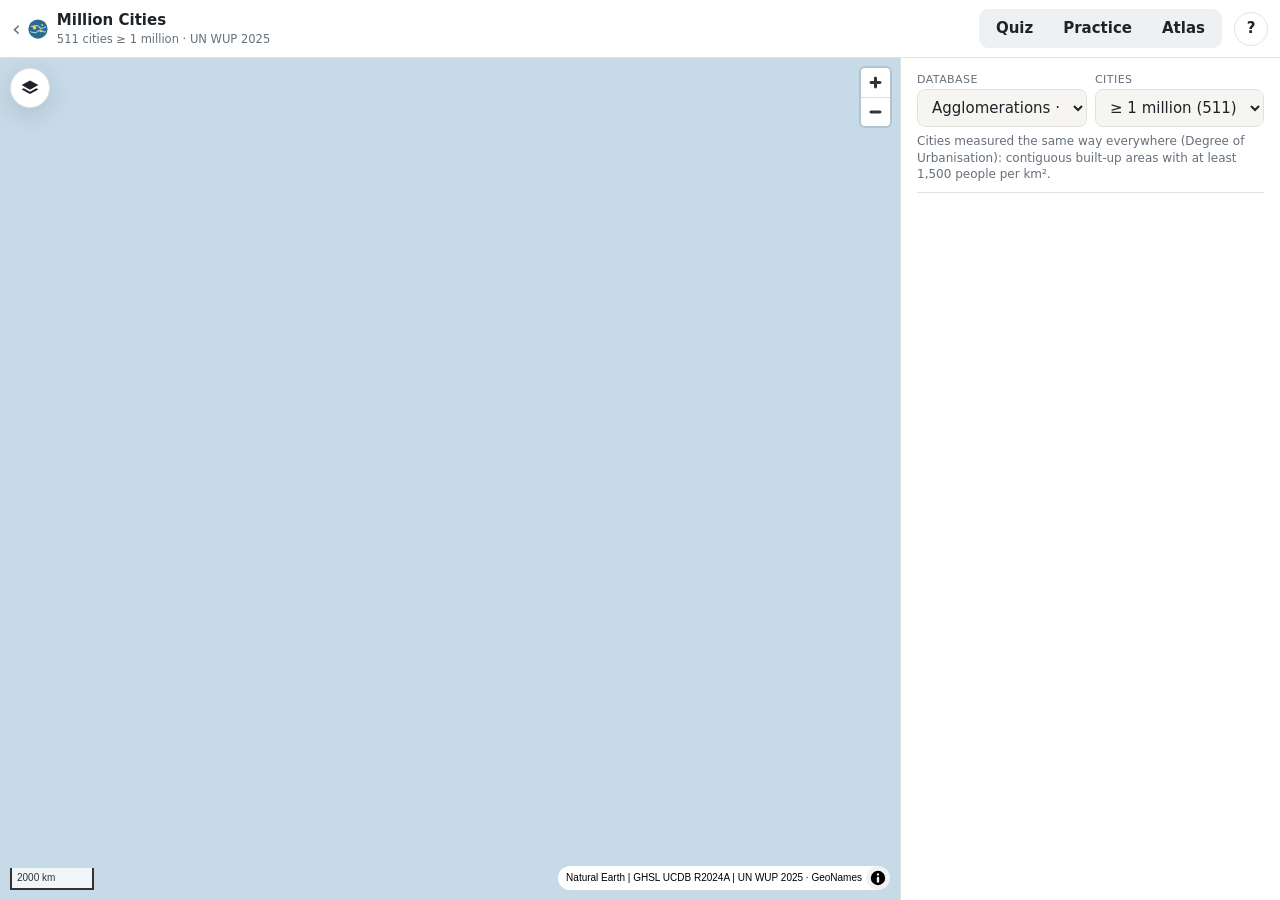
==== static/cities.html @ 125001e4 "Atlas Quiz: home page, physical features, languages and Austria quizzes - Home page with World / Sin" ====
<!doctype html>
<html lang="en">
<head>
<meta charset="utf-8">
<meta name="viewport" content="width=device-width, initial-scale=1, viewport-fit=cover">
<title>Million Cities · Atlas Quiz</title>
<link rel="icon" href="icon.svg">
<link rel="stylesheet" href="vendor/maplibre-gl.css">
<link rel="stylesheet" href="app.css">
</head>
<body>
<header class="top">
  <a class="brand" href="./" title="All quizzes">
    <span class="home" aria-hidden="true">‹</span>
    <img src="icon.svg" alt="" width="22" height="22">
    <div><b>Million Cities</b><small id="subtitle">UN WUP 2025</small></div>
  </a>
  <nav class="modes" role="tablist">
    <button data-mode="quiz" role="tab">Quiz</button>
    <button data-mode="practice" role="tab">Practice</button>
    <button data-mode="atlas" role="tab">Atlas</button>
  </nav>
  <button class="icon-btn" id="aboutBtn" title="About the data" aria-label="About the data">?</button>
</header>

<main>
  <div id="map"></div>

  <div class="layers" id="layers"></div>

  <aside class="panel" id="panel">
    <div class="grip" id="grip" aria-hidden="true"></div>
    <div class="dbbar">
      <label><span>Database</span><select id="dbSel"></select></label>
      <label><span>Cities</span><select id="minPopSel" class="minpop"></select></label>
      <div class="dbdesc" id="dbDesc"></div>
    </div>

    <!-- ============ QUIZ ============ -->
    <section class="mode" id="mode-quiz">
      <div class="row scope-row">
        <select id="quizScope" class="scope" aria-label="Which cities"></select>
      </div>
      <div class="answer">
        <input id="answer" type="text" autocomplete="off" autocapitalize="off" spellcheck="false" placeholder="Loading…" enterkeyhint="done" disabled>
        <div class="msg" id="quizMsg" aria-live="polite"></div>
      </div>
      <div id="qDetail" class="detail" hidden></div>
      <div class="score">
        <div class="big"><span id="qFound">0</span><span class="of"> / <span id="qTotal">0</span></span></div>
        <div class="meta">
          <div><span id="qPct">0</span>% of cities · <span id="qPopPct">0</span>% of people</div>
          <div class="timer" id="qTimer">0:00</div>
        </div>
      </div>
      <div class="bar"><i id="qBar"></i></div>
      <div class="row tools">
        <label class="chk"><input type="checkbox" id="hintDots"> Show dots for missing</label>
        <label class="chk"><input type="checkbox" id="flyTo"> Fly to answers</label>
        <label class="chk"><input type="checkbox" id="acceptParts"> Accept places inside an agglomeration</label>
      </div>
      <div class="row btns">
        <button id="giveUp" class="btn">Give up &amp; show missing</button>
        <button id="resetQuiz" class="btn ghost">Restart</button>
      </div>
      <h3>By region</h3>
      <div id="qRegions" class="regions"></div>
      <h3 id="qListTitle">Found</h3>
      <ol id="qList" class="clist"></ol>
    </section>

    <!-- ============ PRACTICE ============ -->
    <section class="mode" id="mode-practice">
      <div class="row scope-row">
        <select id="pracScope" class="scope" aria-label="Which cities"></select>
      </div>
      <div class="seg wide" id="pracSeg">
        <button data-v="name">Name it</button><button data-v="find">Find it</button><button data-v="bigger">Bigger?</button>
      </div>
      <div class="level">
        <button class="btn ghost" id="pEasier" title="Bigger, better-known cities">‹ Easier</button>
        <div id="pLevel"></div>
        <button class="btn ghost" id="pHarder" title="Start with smaller cities">Harder ›</button>
      </div>
      <div class="card" id="pracCard"></div>
      <div class="known">
        <div class="bar"><i id="pKnownBar"></i></div>
        <div class="small"><span id="pKnown">0</span> of <span id="pTotal">0</span> known (answered right twice in a row) · session <span id="pSession">0 / 0</span></div>
      </div>
      <p class="small dim">Cities you miss come back more often; the ones you know show up less. “Harder” skips the big cities you already know.</p>
    </section>

    <!-- ============ ATLAS ============ -->
    <section class="mode" id="mode-atlas">
      <div class="row">
        <input id="atlasSearch" type="search" placeholder="Search city, country or place…" autocomplete="off">
      </div>
      <div class="row filters">
        <select id="atlasScope" class="scope" aria-label="Filter"></select>
        <select id="atlasSort" aria-label="Sort">
          <option value="pop">By population</option>
          <option value="name">A–Z</option>
          <option value="country">By country</option>
          <option value="growth">By growth 2000–25</option>
        </select>
      </div>
      <label class="chk"><input type="checkbox" id="atlasHideNames"> Hide names on map <small>(tap a dot to reveal)</small></label>
      <div id="detail" class="detail" hidden></div>
      <div class="small dim" id="atlasCount"></div>
      <ol id="atlasList" class="clist atlas"></ol>
    </section>
  </aside>
</main>

<dialog id="about">
  <form method="dialog"><button class="icon-btn close" aria-label="Close">×</button></form>
  <h2>About the data</h2>
  <p>"Which cities have over a million people?" depends on where a city ends. The <b>Database</b> menu switches between three answers:</p>
  <ul>
    <li><b>Agglomerations · UN 2025</b> (default): the same method everywhere, explained below.</li>
    <li><b>National definitions · UN 2018</b>: the classic UN list from the <a href="https://population.un.org/wup/" target="_blank" rel="noopener">2018 revision</a>. Each country defines its cities itself, as city proper, urban agglomeration or metropolitan area (shown on each city's card). Figures are that revision's projection for 2025, and old names are shown with today's spelling.</li>
    <li><b>City proper · Wikidata</b>: the population inside the official city limits, mostly from the latest census, as recorded in <a href="https://www.wikidata.org/" target="_blank" rel="noopener">Wikidata</a> (CC0). Chinese prefecture-level cities count only their urban districts, not the rural counties. Metro areas, provinces and districts are filtered out. City limits differ hugely between countries (Chongqing 26M, Paris 2.1M), which is the classic problem with city-proper lists.</li>
  </ul>
  <p>Quiz and practice progress is kept separately for each database.</p>
  <h3>UN 2025 agglomerations</h3>
  <p>Cities and populations come from the UN <a href="https://population.un.org/wup/" target="_blank" rel="noopener">World Urbanization Prospects 2025</a> (UN DESA, Population Division), mid-2025 estimates. Since this revision every country is measured the same way, with the <i>Degree of Urbanisation</i>: a city is a contiguous block of 1 km² grid cells with at least 1,500 inhabitants per km², and at least 50,000 people in total. This makes the numbers comparable worldwide.</p>
  <p>Contiguous built-up areas are counted as one city (Tokyo includes Yokohama, Guangzhou includes Foshan and Dongguan). WUP 2025 still lists centres like <b>Shenzhen</b>, Zhongshan, Wuxi or The Hague as their own cities, even where the satellite-based GHSL database merges them into one big blob.</p>
  <p>A few names look unusual because WUP names agglomerations after a district or a neighbouring town (e.g. <i>Kasaï-Oriental</i> = Mbuji-Mayi, <i>Xiuying District</i> = Haikou). The map shows the familiar name and the quiz accepts both. Some fast-growing, very dense rural areas in India, Bangladesh and Nigeria (e.g. Hajipur, Kozhikode, Onitsha) count as cities under this method. WUP gives every estimate a plausibility rating, shown on each city's card.</p>
  <p><b>Outlines</b> (UN 2025 only) are the urban centres of the <a href="https://human-settlement.emergency.copernicus.eu/ghs_ucdb_2024.php" target="_blank" rel="noopener">GHSL Urban Centre Database R2024A</a> (European Commission, JRC). Where WUP splits one GHSL centre into several cities, the outline is divided between their centres, so it's only approximate. <b>Places inside</b> and alternative names (including German ones) come from <a href="https://www.geonames.org/" target="_blank" rel="noopener">GeoNames</a> (CC BY 4.0). Borders, rivers and lakes come from <a href="https://www.naturalearthdata.com/" target="_blank" rel="noopener">Natural Earth</a>. Terrain uses AWS Terrain Tiles (Mapzen); the physical and satellite maps are © Esri.</p>
  <p class="dim small">UN data © United Nations, CC BY 3.0 IGO. <span id="storageNote"></span></p>
</dialog>

<script type="module" src="cities.js"></script>
</body>
</html>
---- static/vendor/maplibre-gl.css ----
.maplibregl-map{font:12px/20px Helvetica Neue,Arial,Helvetica,sans-serif;overflow:hidden;position:relative;-webkit-tap-highlight-color:rgb(0 0 0/0);-webkit-touch-callout:none}.maplibregl-canvas{position:absolute;left:0;top:0}.maplibregl-map:fullscreen{width:100%;height:100%}.maplibregl-ctrl-group button.maplibregl-ctrl-compass{touch-action:none}.maplibregl-canvas-container.maplibregl-interactive,.maplibregl-ctrl-group button.maplibregl-ctrl-compass{cursor:grab;-webkit-user-select:none;-moz-user-select:none;user-select:none}.maplibregl-canvas-container.maplibregl-interactive.maplibregl-track-pointer{cursor:pointer}.maplibregl-canvas-container.maplibregl-interactive:active,.maplibregl-ctrl-group button.maplibregl-ctrl-compass:active{cursor:grabbing}.maplibregl-canvas-container.maplibregl-touch-zoom-rotate,.maplibregl-canvas-container.maplibregl-touch-zoom-rotate .maplibregl-canvas{touch-action:pan-x pan-y}.maplibregl-canvas-container.maplibregl-touch-drag-pan,.maplibregl-canvas-container.maplibregl-touch-drag-pan .maplibregl-canvas{touch-action:pinch-zoom}.maplibregl-canvas-container.maplibregl-touch-zoom-rotate.maplibregl-touch-drag-pan,.maplibregl-canvas-container.maplibregl-touch-zoom-rotate.maplibregl-touch-drag-pan .maplibregl-canvas{touch-action:none}.maplibregl-canvas-container.maplibregl-touch-drag-pan.maplibregl-cooperative-gestures,.maplibregl-canvas-container.maplibregl-touch-drag-pan.maplibregl-cooperative-gestures .maplibregl-canvas{touch-action:pan-x pan-y}.maplibregl-ctrl-bottom-left,.maplibregl-ctrl-bottom-right,.maplibregl-ctrl-top-left,.maplibregl-ctrl-top-right{position:absolute;pointer-events:none;z-index:2}.maplibregl-ctrl-top-left{top:0;left:0}.maplibregl-ctrl-top-right{top:0;right:0}.maplibregl-ctrl-bottom-left{bottom:0;left:0}.maplibregl-ctrl-bottom-right{right:0;bottom:0}.maplibregl-ctrl{clear:both;pointer-events:auto;transform:translate(0)}.maplibregl-ctrl-top-left .maplibregl-ctrl{margin:10px 0 0 10px;float:left}.maplibregl-ctrl-top-right .maplibregl-ctrl{margin:10px 10px 0 0;float:right}.maplibregl-ctrl-bottom-left .maplibregl-ctrl{margin:0 0 10px 10px;float:left}.maplibregl-ctrl-bottom-right .maplibregl-ctrl{margin:0 10px 10px 0;float:right}.maplibregl-ctrl-group{border-radius:4px;background:#fff}.maplibregl-ctrl-group:not(:empty){box-shadow:0 0 0 2px rgba(0,0,0,.1)}.maplibregl-ctrl-group button{width:29px;height:29px;display:block;padding:0;outline:none;border:0;box-sizing:border-box;background-color:transparent;cursor:pointer}.maplibregl-ctrl button{-webkit-user-select:none;-moz-user-select:none;user-select:none}.maplibregl-ctrl-group button+button{border-top:1px solid #ddd}.maplibregl-ctrl button .maplibregl-ctrl-icon{display:block;width:100%;height:100%;background-repeat:no-repeat;background-position:50%}@media(forced-colors:active){.maplibregl-ctrl-group:not(:empty){box-shadow:0 0 0 2px ButtonText}.maplibregl-ctrl-icon{background-color:transparent}.maplibregl-ctrl-group button+button{border-top:1px solid buttontext}}.maplibregl-ctrl button::-moz-focus-inner{border:0;padding:0}.maplibregl-ctrl-attrib-button:focus,.maplibregl-ctrl-group button:focus{box-shadow:0 0 2px 2px #0096ff}.maplibregl-ctrl button:disabled{cursor:not-allowed}.maplibregl-ctrl button:disabled .maplibregl-ctrl-icon{opacity:.25}@media(hover:hover){.maplibregl-ctrl button:not(:disabled):hover{background-color:rgba(0,0,0,.05)}}.maplibregl-ctrl button:not(:disabled):active{background-color:rgba(0,0,0,.05)}.maplibregl-ctrl-group button:focus:focus-visible{box-shadow:0 0 2px 2px #0096ff}.maplibregl-ctrl-group button:focus:not(:focus-visible){box-shadow:none}.maplibregl-ctrl-group button:focus:first-child{border-radius:4px 4px 0 0}.maplibregl-ctrl-group button:focus:last-child{border-radius:0 0 4px 4px}.maplibregl-ctrl-group button:focus:only-child{border-radius:inherit}.maplibregl-ctrl button.maplibregl-ctrl-zoom-out .maplibregl-ctrl-icon{background-image:url("data:image/svg+xml;charset=utf-8,%3Csvg xmlns='http://www.w3.org/2000/svg' width='29' height='29' viewBox='0 0 29 29' fill='%23333'%3E %3Cpath d='M10 13c-.75 0-1.5.75-1.5 1.5S9.25 16 10 16h9c.75 0 1.5-.75 1.5-1.5S19.75 13 19 13z'/%3E %3C/svg%3E")}.maplibregl-ctrl button.maplibregl-ctrl-zoom-in .maplibregl-ctrl-icon{background-image:url("data:image/svg+xml;charset=utf-8,%3Csvg xmlns='http://www.w3.org/2000/svg' width='29' height='29' viewBox='0 0 29 29' fill='%23333'%3E %3Cpath d='M14.5 8.5c-.75 0-1.5.75-1.5 1.5v3h-3c-.75 0-1.5.75-1.5 1.5S9.25 16 10 16h3v3c0 .75.75 1.5 1.5 1.5S16 19.75 16 19v-3h3c.75 0 1.5-.75 1.5-1.5S19.75 13 19 13h-3v-3c0-.75-.75-1.5-1.5-1.5'/%3E %3C/svg%3E")}@media(forced-colors:active){.maplibregl-ctrl button.maplibregl-ctrl-zoom-out .maplibregl-ctrl-icon{background-image:url("data:image/svg+xml;charset=utf-8,%3Csvg xmlns='http://www.w3.org/2000/svg' width='29' height='29' viewBox='0 0 29 29' fill='%23fff'%3E %3Cpath d='M10 13c-.75 0-1.5.75-1.5 1.5S9.25 16 10 16h9c.75 0 1.5-.75 1.5-1.5S19.75 13 19 13z'/%3E %3C/svg%3E")}.maplibregl-ctrl button.maplibregl-ctrl-zoom-in .maplibregl-ctrl-icon{background-image:url("data:image/svg+xml;charset=utf-8,%3Csvg xmlns='http://www.w3.org/2000/svg' width='29' height='29' viewBox='0 0 29 29' fill='%23fff'%3E %3Cpath d='M14.5 8.5c-.75 0-1.5.75-1.5 1.5v3h-3c-.75 0-1.5.75-1.5 1.5S9.25 16 10 16h3v3c0 .75.75 1.5 1.5 1.5S16 19.75 16 19v-3h3c.75 0 1.5-.75 1.5-1.5S19.75 13 19 13h-3v-3c0-.75-.75-1.5-1.5-1.5'/%3E %3C/svg%3E")}}@media(forced-colors:active) and (prefers-color-scheme:light){.maplibregl-ctrl button.maplibregl-ctrl-zoom-out .maplibregl-ctrl-icon{background-image:url("data:image/svg+xml;charset=utf-8,%3Csvg xmlns='http://www.w3.org/2000/svg' width='29' height='29' viewBox='0 0 29 29' fill='%23000'%3E %3Cpath d='M10 13c-.75 0-1.5.75-1.5 1.5S9.25 16 10 16h9c.75 0 1.5-.75 1.5-1.5S19.75 13 19 13z'/%3E %3C/svg%3E")}.maplibregl-ctrl button.maplibregl-ctrl-zoom-in .maplibregl-ctrl-icon{background-image:url("data:image/svg+xml;charset=utf-8,%3Csvg xmlns='http://www.w3.org/2000/svg' width='29' height='29' viewBox='0 0 29 29' fill='%23000'%3E %3Cpath d='M14.5 8.5c-.75 0-1.5.75-1.5 1.5v3h-3c-.75 0-1.5.75-1.5 1.5S9.25 16 10 16h3v3c0 .75.75 1.5 1.5 1.5S16 19.75 16 19v-3h3c.75 0 1.5-.75 1.5-1.5S19.75 13 19 13h-3v-3c0-.75-.75-1.5-1.5-1.5'/%3E %3C/svg%3E")}}.maplibregl-ctrl button.maplibregl-ctrl-fullscreen .maplibregl-ctrl-icon{background-image:url("data:image/svg+xml;charset=utf-8,%3Csvg xmlns='http://www.w3.org/2000/svg' width='29' height='29' viewBox='0 0 29 29' fill='%23333'%3E %3Cpath d='M24 16v5.5c0 1.75-.75 2.5-2.5 2.5H16v-1l3-1.5-4-5.5 1-1 5.5 4 1.5-3zM6 16l1.5 3 5.5-4 1 1-4 5.5 3 1.5v1H7.5C5.75 24 5 23.25 5 21.5V16zm7-11v1l-3 1.5 4 5.5-1 1-5.5-4L6 13H5V7.5C5 5.75 5.75 5 7.5 5zm11 2.5c0-1.75-.75-2.5-2.5-2.5H16v1l3 1.5-4 5.5 1 1 5.5-4 1.5 3h1z'/%3E %3C/svg%3E")}.maplibregl-ctrl button.maplibregl-ctrl-shrink .maplibregl-ctrl-icon{background-image:url("data:image/svg+xml;charset=utf-8,%3Csvg xmlns='http://www.w3.org/2000/svg' width='29' height='29' viewBox='0 0 29 29'%3E %3Cpath d='M18.5 16c-1.75 0-2.5.75-2.5 2.5V24h1l1.5-3 5.5 4 1-1-4-5.5 3-1.5v-1zM13 18.5c0-1.75-.75-2.5-2.5-2.5H5v1l3 1.5L4 24l1 1 5.5-4 1.5 3h1zm3-8c0 1.75.75 2.5 2.5 2.5H24v-1l-3-1.5L25 5l-1-1-5.5 4L17 5h-1zM10.5 13c1.75 0 2.5-.75 2.5-2.5V5h-1l-1.5 3L5 4 4 5l4 5.5L5 12v1z'/%3E %3C/svg%3E")}@media(forced-colors:active){.maplibregl-ctrl button.maplibregl-ctrl-fullscreen .maplibregl-ctrl-icon{background-image:url("data:image/svg+xml;charset=utf-8,%3Csvg xmlns='http://www.w3.org/2000/svg' width='29' height='29' viewBox='0 0 29 29' fill='%23fff'%3E %3Cpath d='M24 16v5.5c0 1.75-.75 2.5-2.5 2.5H16v-1l3-1.5-4-5.5 1-1 5.5 4 1.5-3zM6 16l1.5 3 5.5-4 1 1-4 5.5 3 1.5v1H7.5C5.75 24 5 23.25 5 21.5V16zm7-11v1l-3 1.5 4 5.5-1 1-5.5-4L6 13H5V7.5C5 5.75 5.75 5 7.5 5zm11 2.5c0-1.75-.75-2.5-2.5-2.5H16v1l3 1.5-4 5.5 1 1 5.5-4 1.5 3h1z'/%3E %3C/svg%3E")}.maplibregl-ctrl button.maplibregl-ctrl-shrink .maplibregl-ctrl-icon{background-image:url("data:image/svg+xml;charset=utf-8,%3Csvg xmlns='http://www.w3.org/2000/svg' width='29' height='29' viewBox='0 0 29 29' fill='%23fff'%3E %3Cpath d='M18.5 16c-1.75 0-2.5.75-2.5 2.5V24h1l1.5-3 5.5 4 1-1-4-5.5 3-1.5v-1zM13 18.5c0-1.75-.75-2.5-2.5-2.5H5v1l3 1.5L4 24l1 1 5.5-4 1.5 3h1zm3-8c0 1.75.75 2.5 2.5 2.5H24v-1l-3-1.5L25 5l-1-1-5.5 4L17 5h-1zM10.5 13c1.75 0 2.5-.75 2.5-2.5V5h-1l-1.5 3L5 4 4 5l4 5.5L5 12v1z'/%3E %3C/svg%3E")}}@media(forced-colors:active) and (prefers-color-scheme:light){.maplibregl-ctrl button.maplibregl-ctrl-fullscreen .maplibregl-ctrl-icon{background-image:url("data:image/svg+xml;charset=utf-8,%3Csvg xmlns='http://www.w3.org/2000/svg' width='29' height='29' viewBox='0 0 29 29' fill='%23000'%3E %3Cpath d='M24 16v5.5c0 1.75-.75 2.5-2.5 2.5H16v-1l3-1.5-4-5.5 1-1 5.5 4 1.5-3zM6 16l1.5 3 5.5-4 1 1-4 5.5 3 1.5v1H7.5C5.75 24 5 23.25 5 21.5V16zm7-11v1l-3 1.5 4 5.5-1 1-5.5-4L6 13H5V7.5C5 5.75 5.75 5 7.5 5zm11 2.5c0-1.75-.75-2.5-2.5-2.5H16v1l3 1.5-4 5.5 1 1 5.5-4 1.5 3h1z'/%3E %3C/svg%3E")}.maplibregl-ctrl button.maplibregl-ctrl-shrink .maplibregl-ctrl-icon{background-image:url("data:image/svg+xml;charset=utf-8,%3Csvg xmlns='http://www.w3.org/2000/svg' width='29' height='29' viewBox='0 0 29 29' fill='%23000'%3E %3Cpath d='M18.5 16c-1.75 0-2.5.75-2.5 2.5V24h1l1.5-3 5.5 4 1-1-4-5.5 3-1.5v-1zM13 18.5c0-1.75-.75-2.5-2.5-2.5H5v1l3 1.5L4 24l1 1 5.5-4 1.5 3h1zm3-8c0 1.75.75 2.5 2.5 2.5H24v-1l-3-1.5L25 5l-1-1-5.5 4L17 5h-1zM10.5 13c1.75 0 2.5-.75 2.5-2.5V5h-1l-1.5 3L5 4 4 5l4 5.5L5 12v1z'/%3E %3C/svg%3E")}}.maplibregl-ctrl button.maplibregl-ctrl-compass .maplibregl-ctrl-icon{background-image:url("data:image/svg+xml;charset=utf-8,%3Csvg xmlns='http://www.w3.org/2000/svg' width='29' height='29' viewBox='0 0 29 29' fill='%23333'%3E %3Cpath d='m10.5 14 4-8 4 8z'/%3E %3Cpath fill='%23ccc' d='m10.5 16 4 8 4-8z'/%3E %3C/svg%3E")}@media(forced-colors:active){.maplibregl-ctrl button.maplibregl-ctrl-compass .maplibregl-ctrl-icon{background-image:url("data:image/svg+xml;charset=utf-8,%3Csvg xmlns='http://www.w3.org/2000/svg' width='29' height='29' viewBox='0 0 29 29' fill='%23fff'%3E %3Cpath d='m10.5 14 4-8 4 8z'/%3E %3Cpath fill='%23ccc' d='m10.5 16 4 8 4-8z'/%3E %3C/svg%3E")}}@media(forced-colors:active) and (prefers-color-scheme:light){.maplibregl-ctrl button.maplibregl-ctrl-compass .maplibregl-ctrl-icon{background-image:url("data:image/svg+xml;charset=utf-8,%3Csvg xmlns='http://www.w3.org/2000/svg' width='29' height='29' viewBox='0 0 29 29' fill='%23000'%3E %3Cpath d='m10.5 14 4-8 4 8z'/%3E %3Cpath fill='%23ccc' d='m10.5 16 4 8 4-8z'/%3E %3C/svg%3E")}}.maplibregl-ctrl button.maplibregl-ctrl-globe .maplibregl-ctrl-icon{background-image:url("data:image/svg+xml;charset=utf-8,%3Csvg xmlns='http://www.w3.org/2000/svg' width='22' height='22' fill='none' viewBox='0 0 22 22' stroke='%23333'%3E %3Ccircle cx='11' cy='11' r='8.5'/%3E %3Cpath d='M17.5 11c0 4.819-3.02 8.5-6.5 8.5S4.5 15.819 4.5 11 7.52 2.5 11 2.5s6.5 3.681 6.5 8.5Z'/%3E %3Cpath d='M13.5 11c0 2.447-.331 4.64-.853 6.206-.262.785-.562 1.384-.872 1.777-.314.399-.58.517-.775.517-.195 0-.461-.118-.775-.517-.31-.393-.61-.992-.872-1.777C8.831 15.64 8.5 13.446 8.5 11c0-2.447.331-4.64.853-6.206.262-.785.562-1.384.872-1.777.314-.399.58-.517.775-.517.195 0 .461.118.775.517.31.393.61.992.872 1.777.522 1.565.853 3.76.853 6.206Z'/%3E %3Cpath d='M11 7.5c-1.909 0-3.622-.166-4.845-.428-.616-.132-1.08-.283-1.379-.434a1.333 1.333 0 0 1-.224-.138c.047-.038.12-.085.224-.138.299-.151.763-.302 1.379-.434C7.378 5.666 9.091 5.5 11 5.5c1.909 0 3.622.166 4.845.428.616.132 1.08.283 1.379.434.105.053.177.1.224.138-.047.038-.12.085-.224.138-.299.151-.763.302-1.379.434-1.223.262-2.936.428-4.845.428ZM4.486 6.436ZM11 16.5c-1.909 0-3.622-.166-4.845-.428-.616-.132-1.08-.283-1.379-.434a1.33 1.33 0 0 1-.224-.138 1.33 1.33 0 0 1 .224-.138c.299-.151.763-.302 1.379-.434C7.378 14.666 9.091 14.5 11 14.5c1.909 0 3.622.166 4.845.428.616.132 1.08.283 1.379.434.105.053.177.1.224.138a1.33 1.33 0 0 1-.224.138c-.299.151-.763.302-1.379.434-1.223.262-2.936.428-4.845.428Zm-6.514-1.064ZM11 12.5c-2.46 0-4.672-.222-6.255-.574-.796-.177-1.406-.38-1.805-.59a1.465 1.465 0 0 1-.39-.272.293.293 0 0 1-.047-.064.293.293 0 0 1 .048-.064c.066-.073.189-.167.389-.272.399-.21 1.009-.413 1.805-.59C6.328 9.722 8.54 9.5 11 9.5s4.672.222 6.256.574c.795.177 1.405.38 1.804.59.2.105.323.2.39.272a.33.33 0 0 1 .047.064.293.293 0 0 1-.048.064 1.435 1.435 0 0 1-.389.272c-.399.21-1.009.413-1.804.59-1.584.352-3.796.574-6.256.574Zm-8.501-1.51v.002-.002Zm0 .018v.002-.002Zm17.002.002v-.002.002Zm0-.018v-.002.002Z'/%3E %3C/svg%3E")}.maplibregl-ctrl button.maplibregl-ctrl-globe-enabled .maplibregl-ctrl-icon{background-image:url("data:image/svg+xml;charset=utf-8,%3Csvg xmlns='http://www.w3.org/2000/svg' width='22' height='22' fill='none' viewBox='0 0 22 22' stroke='%2333b5e5'%3E %3Ccircle cx='11' cy='11' r='8.5'/%3E %3Cpath d='M17.5 11c0 4.819-3.02 8.5-6.5 8.5S4.5 15.819 4.5 11 7.52 2.5 11 2.5s6.5 3.681 6.5 8.5Z'/%3E %3Cpath d='M13.5 11c0 2.447-.331 4.64-.853 6.206-.262.785-.562 1.384-.872 1.777-.314.399-.58.517-.775.517-.195 0-.461-.118-.775-.517-.31-.393-.61-.992-.872-1.777C8.831 15.64 8.5 13.446 8.5 11c0-2.447.331-4.64.853-6.206.262-.785.562-1.384.872-1.777.314-.399.58-.517.775-.517.195 0 .461.118.775.517.31.393.61.992.872 1.777.522 1.565.853 3.76.853 6.206Z'/%3E %3Cpath d='M11 7.5c-1.909 0-3.622-.166-4.845-.428-.616-.132-1.08-.283-1.379-.434a1.333 1.333 0 0 1-.224-.138c.047-.038.12-.085.224-.138.299-.151.763-.302 1.379-.434C7.378 5.666 9.091 5.5 11 5.5c1.909 0 3.622.166 4.845.428.616.132 1.08.283 1.379.434.105.053.177.1.224.138-.047.038-.12.085-.224.138-.299.151-.763.302-1.379.434-1.223.262-2.936.428-4.845.428ZM4.486 6.436ZM11 16.5c-1.909 0-3.622-.166-4.845-.428-.616-.132-1.08-.283-1.379-.434a1.33 1.33 0 0 1-.224-.138 1.33 1.33 0 0 1 .224-.138c.299-.151.763-.302 1.379-.434C7.378 14.666 9.091 14.5 11 14.5c1.909 0 3.622.166 4.845.428.616.132 1.08.283 1.379.434.105.053.177.1.224.138a1.33 1.33 0 0 1-.224.138c-.299.151-.763.302-1.379.434-1.223.262-2.936.428-4.845.428Zm-6.514-1.064ZM11 12.5c-2.46 0-4.672-.222-6.255-.574-.796-.177-1.406-.38-1.805-.59a1.465 1.465 0 0 1-.39-.272.293.293 0 0 1-.047-.064.293.293 0 0 1 .048-.064c.066-.073.189-.167.389-.272.399-.21 1.009-.413 1.805-.59C6.328 9.722 8.54 9.5 11 9.5s4.672.222 6.256.574c.795.177 1.405.38 1.804.59.2.105.323.2.39.272a.33.33 0 0 1 .047.064.293.293 0 0 1-.048.064 1.435 1.435 0 0 1-.389.272c-.399.21-1.009.413-1.804.59-1.584.352-3.796.574-6.256.574Zm-8.501-1.51v.002-.002Zm0 .018v.002-.002Zm17.002.002v-.002.002Zm0-.018v-.002.002Z'/%3E %3C/svg%3E")}.maplibregl-ctrl button.maplibregl-ctrl-terrain .maplibregl-ctrl-icon{background-image:url("data:image/svg+xml;charset=utf-8,%3Csvg xmlns='http://www.w3.org/2000/svg' width='22' height='22' viewBox='0 0 22 22' fill='%23333'%3E %3Cpath d='m1.754 13.406 4.453-4.851 3.09 3.09 3.281 3.277.969-.969-3.309-3.312 3.844-4.121 6.148 6.886h1.082v-.855l-7.207-8.07-4.84 5.187L6.169 6.57l-5.48 5.965v.871ZM.688 16.844h20.625v1.375H.688Zm0 0'/%3E %3C/svg%3E")}.maplibregl-ctrl button.maplibregl-ctrl-terrain-enabled .maplibregl-ctrl-icon{background-image:url("data:image/svg+xml;charset=utf-8,%3Csvg xmlns='http://www.w3.org/2000/svg' width='22' height='22' viewBox='0 0 22 22' fill='%2333b5e5'%3E %3Cpath d='m1.754 13.406 4.453-4.851 3.09 3.09 3.281 3.277.969-.969-3.309-3.312 3.844-4.121 6.148 6.886h1.082v-.855l-7.207-8.07-4.84 5.187L6.169 6.57l-5.48 5.965v.871ZM.688 16.844h20.625v1.375H.688Zm0 0'/%3E %3C/svg%3E")}.maplibregl-ctrl button.maplibregl-ctrl-geolocate .maplibregl-ctrl-icon{background-image:url("data:image/svg+xml;charset=utf-8,%3Csvg xmlns='http://www.w3.org/2000/svg' width='29' height='29' viewBox='0 0 20 20' fill='%23333'%3E %3Cpath d='M10 4C9 4 9 5 9 5v.1A5 5 0 0 0 5.1 9H5s-1 0-1 1 1 1 1 1h.1A5 5 0 0 0 9 14.9v.1s0 1 1 1 1-1 1-1v-.1a5 5 0 0 0 3.9-3.9h.1s1 0 1-1-1-1-1-1h-.1A5 5 0 0 0 11 5.1V5s0-1-1-1m0 2.5a3.5 3.5 0 1 1 0 7 3.5 3.5 0 1 1 0-7'/%3E %3Ccircle id='dot' cx='10' cy='10' r='2'/%3E %3Cpath id='stroke' d='m14 5 1 1-9 9-1-1z' display='none'/%3E %3C/svg%3E")}.maplibregl-ctrl button.maplibregl-ctrl-geolocate:disabled .maplibregl-ctrl-icon{background-image:url("data:image/svg+xml;charset=utf-8,%3Csvg xmlns='http://www.w3.org/2000/svg' width='29' height='29' viewBox='0 0 20 20' fill='%23aaa'%3E %3Cpath d='M10 4C9 4 9 5 9 5v.1A5 5 0 0 0 5.1 9H5s-1 0-1 1 1 1 1 1h.1A5 5 0 0 0 9 14.9v.1s0 1 1 1 1-1 1-1v-.1a5 5 0 0 0 3.9-3.9h.1s1 0 1-1-1-1-1-1h-.1A5 5 0 0 0 11 5.1V5s0-1-1-1m0 2.5a3.5 3.5 0 1 1 0 7 3.5 3.5 0 1 1 0-7'/%3E %3Ccircle id='dot' cx='10' cy='10' r='2'/%3E %3Cpath id='stroke' d='m14 5 1 1-9 9-1-1z' fill='%23f00'/%3E %3C/svg%3E")}.maplibregl-ctrl button.maplibregl-ctrl-geolocate.maplibregl-ctrl-geolocate-active .maplibregl-ctrl-icon{background-image:url("data:image/svg+xml;charset=utf-8,%3Csvg xmlns='http://www.w3.org/2000/svg' width='29' height='29' viewBox='0 0 20 20' fill='%2333b5e5'%3E %3Cpath d='M10 4C9 4 9 5 9 5v.1A5 5 0 0 0 5.1 9H5s-1 0-1 1 1 1 1 1h.1A5 5 0 0 0 9 14.9v.1s0 1 1 1 1-1 1-1v-.1a5 5 0 0 0 3.9-3.9h.1s1 0 1-1-1-1-1-1h-.1A5 5 0 0 0 11 5.1V5s0-1-1-1m0 2.5a3.5 3.5 0 1 1 0 7 3.5 3.5 0 1 1 0-7'/%3E %3Ccircle id='dot' cx='10' cy='10' r='2'/%3E %3Cpath id='stroke' d='m14 5 1 1-9 9-1-1z' display='none'/%3E %3C/svg%3E")}.maplibregl-ctrl button.maplibregl-ctrl-geolocate.maplibregl-ctrl-geolocate-active-error .maplibregl-ctrl-icon{background-image:url("data:image/svg+xml;charset=utf-8,%3Csvg xmlns='http://www.w3.org/2000/svg' width='29' height='29' viewBox='0 0 20 20' fill='%23e58978'%3E %3Cpath d='M10 4C9 4 9 5 9 5v.1A5 5 0 0 0 5.1 9H5s-1 0-1 1 1 1 1 1h.1A5 5 0 0 0 9 14.9v.1s0 1 1 1 1-1 1-1v-.1a5 5 0 0 0 3.9-3.9h.1s1 0 1-1-1-1-1-1h-.1A5 5 0 0 0 11 5.1V5s0-1-1-1m0 2.5a3.5 3.5 0 1 1 0 7 3.5 3.5 0 1 1 0-7'/%3E %3Ccircle id='dot' cx='10' cy='10' r='2'/%3E %3Cpath id='stroke' d='m14 5 1 1-9 9-1-1z' display='none'/%3E %3C/svg%3E")}.maplibregl-ctrl button.maplibregl-ctrl-geolocate.maplibregl-ctrl-geolocate-background .maplibregl-ctrl-icon{background-image:url("data:image/svg+xml;charset=utf-8,%3Csvg xmlns='http://www.w3.org/2000/svg' width='29' height='29' viewBox='0 0 20 20' fill='%2333b5e5'%3E %3Cpath d='M10 4C9 4 9 5 9 5v.1A5 5 0 0 0 5.1 9H5s-1 0-1 1 1 1 1 1h.1A5 5 0 0 0 9 14.9v.1s0 1 1 1 1-1 1-1v-.1a5 5 0 0 0 3.9-3.9h.1s1 0 1-1-1-1-1-1h-.1A5 5 0 0 0 11 5.1V5s0-1-1-1m0 2.5a3.5 3.5 0 1 1 0 7 3.5 3.5 0 1 1 0-7'/%3E %3Ccircle id='dot' cx='10' cy='10' r='2' display='none'/%3E %3Cpath id='stroke' d='m14 5 1 1-9 9-1-1z' display='none'/%3E %3C/svg%3E")}.maplibregl-ctrl button.maplibregl-ctrl-geolocate.maplibregl-ctrl-geolocate-background-error .maplibregl-ctrl-icon{background-image:url("data:image/svg+xml;charset=utf-8,%3Csvg xmlns='http://www.w3.org/2000/svg' width='29' height='29' viewBox='0 0 20 20' fill='%23e54e33'%3E %3Cpath d='M10 4C9 4 9 5 9 5v.1A5 5 0 0 0 5.1 9H5s-1 0-1 1 1 1 1 1h.1A5 5 0 0 0 9 14.9v.1s0 1 1 1 1-1 1-1v-.1a5 5 0 0 0 3.9-3.9h.1s1 0 1-1-1-1-1-1h-.1A5 5 0 0 0 11 5.1V5s0-1-1-1m0 2.5a3.5 3.5 0 1 1 0 7 3.5 3.5 0 1 1 0-7'/%3E %3Ccircle id='dot' cx='10' cy='10' r='2' display='none'/%3E %3Cpath id='stroke' d='m14 5 1 1-9 9-1-1z' display='none'/%3E %3C/svg%3E")}.maplibregl-ctrl button.maplibregl-ctrl-geolocate.maplibregl-ctrl-geolocate-waiting .maplibregl-ctrl-icon{animation:maplibregl-spin 2s linear infinite}@media(forced-colors:active){.maplibregl-ctrl button.maplibregl-ctrl-geolocate .maplibregl-ctrl-icon{background-image:url("data:image/svg+xml;charset=utf-8,%3Csvg xmlns='http://www.w3.org/2000/svg' width='29' height='29' viewBox='0 0 20 20' fill='%23fff'%3E %3Cpath d='M10 4C9 4 9 5 9 5v.1A5 5 0 0 0 5.1 9H5s-1 0-1 1 1 1 1 1h.1A5 5 0 0 0 9 14.9v.1s0 1 1 1 1-1 1-1v-.1a5 5 0 0 0 3.9-3.9h.1s1 0 1-1-1-1-1-1h-.1A5 5 0 0 0 11 5.1V5s0-1-1-1m0 2.5a3.5 3.5 0 1 1 0 7 3.5 3.5 0 1 1 0-7'/%3E %3Ccircle id='dot' cx='10' cy='10' r='2'/%3E %3Cpath id='stroke' d='m14 5 1 1-9 9-1-1z' display='none'/%3E %3C/svg%3E")}.maplibregl-ctrl button.maplibregl-ctrl-geolocate:disabled .maplibregl-ctrl-icon{background-image:url("data:image/svg+xml;charset=utf-8,%3Csvg xmlns='http://www.w3.org/2000/svg' width='29' height='29' viewBox='0 0 20 20' fill='%23999'%3E %3Cpath d='M10 4C9 4 9 5 9 5v.1A5 5 0 0 0 5.1 9H5s-1 0-1 1 1 1 1 1h.1A5 5 0 0 0 9 14.9v.1s0 1 1 1 1-1 1-1v-.1a5 5 0 0 0 3.9-3.9h.1s1 0 1-1-1-1-1-1h-.1A5 5 0 0 0 11 5.1V5s0-1-1-1m0 2.5a3.5 3.5 0 1 1 0 7 3.5 3.5 0 1 1 0-7'/%3E %3Ccircle id='dot' cx='10' cy='10' r='2'/%3E %3Cpath id='stroke' d='m14 5 1 1-9 9-1-1z' fill='%23f00'/%3E %3C/svg%3E")}.maplibregl-ctrl button.maplibregl-ctrl-geolocate.maplibregl-ctrl-geolocate-active .maplibregl-ctrl-icon{background-image:url("data:image/svg+xml;charset=utf-8,%3Csvg xmlns='http://www.w3.org/2000/svg' width='29' height='29' viewBox='0 0 20 20' fill='%2333b5e5'%3E %3Cpath d='M10 4C9 4 9 5 9 5v.1A5 5 0 0 0 5.1 9H5s-1 0-1 1 1 1 1 1h.1A5 5 0 0 0 9 14.9v.1s0 1 1 1 1-1 1-1v-.1a5 5 0 0 0 3.9-3.9h.1s1 0 1-1-1-1-1-1h-.1A5 5 0 0 0 11 5.1V5s0-1-1-1m0 2.5a3.5 3.5 0 1 1 0 7 3.5 3.5 0 1 1 0-7'/%3E %3Ccircle id='dot' cx='10' cy='10' r='2'/%3E %3Cpath id='stroke' d='m14 5 1 1-9 9-1-1z' display='none'/%3E %3C/svg%3E")}.maplibregl-ctrl button.maplibregl-ctrl-geolocate.maplibregl-ctrl-geolocate-active-error .maplibregl-ctrl-icon{background-image:url("data:image/svg+xml;charset=utf-8,%3Csvg xmlns='http://www.w3.org/2000/svg' width='29' height='29' viewBox='0 0 20 20' fill='%23e58978'%3E %3Cpath d='M10 4C9 4 9 5 9 5v.1A5 5 0 0 0 5.1 9H5s-1 0-1 1 1 1 1 1h.1A5 5 0 0 0 9 14.9v.1s0 1 1 1 1-1 1-1v-.1a5 5 0 0 0 3.9-3.9h.1s1 0 1-1-1-1-1-1h-.1A5 5 0 0 0 11 5.1V5s0-1-1-1m0 2.5a3.5 3.5 0 1 1 0 7 3.5 3.5 0 1 1 0-7'/%3E %3Ccircle id='dot' cx='10' cy='10' r='2'/%3E %3Cpath id='stroke' d='m14 5 1 1-9 9-1-1z' display='none'/%3E %3C/svg%3E")}.maplibregl-ctrl button.maplibregl-ctrl-geolocate.maplibregl-ctrl-geolocate-background .maplibregl-ctrl-icon{background-image:url("data:image/svg+xml;charset=utf-8,%3Csvg xmlns='http://www.w3.org/2000/svg' width='29' height='29' viewBox='0 0 20 20' fill='%2333b5e5'%3E %3Cpath d='M10 4C9 4 9 5 9 5v.1A5 5 0 0 0 5.1 9H5s-1 0-1 1 1 1 1 1h.1A5 5 0 0 0 9 14.9v.1s0 1 1 1 1-1 1-1v-.1a5 5 0 0 0 3.9-3.9h.1s1 0 1-1-1-1-1-1h-.1A5 5 0 0 0 11 5.1V5s0-1-1-1m0 2.5a3.5 3.5 0 1 1 0 7 3.5 3.5 0 1 1 0-7'/%3E %3Ccircle id='dot' cx='10' cy='10' r='2' display='none'/%3E %3Cpath id='stroke' d='m14 5 1 1-9 9-1-1z' display='none'/%3E %3C/svg%3E")}.maplibregl-ctrl button.maplibregl-ctrl-geolocate.maplibregl-ctrl-geolocate-background-error .maplibregl-ctrl-icon{background-image:url("data:image/svg+xml;charset=utf-8,%3Csvg xmlns='http://www.w3.org/2000/svg' width='29' height='29' viewBox='0 0 20 20' fill='%23e54e33'%3E %3Cpath d='M10 4C9 4 9 5 9 5v.1A5 5 0 0 0 5.1 9H5s-1 0-1 1 1 1 1 1h.1A5 5 0 0 0 9 14.9v.1s0 1 1 1 1-1 1-1v-.1a5 5 0 0 0 3.9-3.9h.1s1 0 1-1-1-1-1-1h-.1A5 5 0 0 0 11 5.1V5s0-1-1-1m0 2.5a3.5 3.5 0 1 1 0 7 3.5 3.5 0 1 1 0-7'/%3E %3Ccircle id='dot' cx='10' cy='10' r='2' display='none'/%3E %3Cpath id='stroke' d='m14 5 1 1-9 9-1-1z' display='none'/%3E %3C/svg%3E")}}@media(forced-colors:active) and (prefers-color-scheme:light){.maplibregl-ctrl button.maplibregl-ctrl-geolocate .maplibregl-ctrl-icon{background-image:url("data:image/svg+xml;charset=utf-8,%3Csvg xmlns='http://www.w3.org/2000/svg' width='29' height='29' viewBox='0 0 20 20' fill='%23000'%3E %3Cpath d='M10 4C9 4 9 5 9 5v.1A5 5 0 0 0 5.1 9H5s-1 0-1 1 1 1 1 1h.1A5 5 0 0 0 9 14.9v.1s0 1 1 1 1-1 1-1v-.1a5 5 0 0 0 3.9-3.9h.1s1 0 1-1-1-1-1-1h-.1A5 5 0 0 0 11 5.1V5s0-1-1-1m0 2.5a3.5 3.5 0 1 1 0 7 3.5 3.5 0 1 1 0-7'/%3E %3Ccircle id='dot' cx='10' cy='10' r='2'/%3E %3Cpath id='stroke' d='m14 5 1 1-9 9-1-1z' display='none'/%3E %3C/svg%3E")}.maplibregl-ctrl button.maplibregl-ctrl-geolocate:disabled .maplibregl-ctrl-icon{background-image:url("data:image/svg+xml;charset=utf-8,%3Csvg xmlns='http://www.w3.org/2000/svg' width='29' height='29' viewBox='0 0 20 20' fill='%23666'%3E %3Cpath d='M10 4C9 4 9 5 9 5v.1A5 5 0 0 0 5.1 9H5s-1 0-1 1 1 1 1 1h.1A5 5 0 0 0 9 14.9v.1s0 1 1 1 1-1 1-1v-.1a5 5 0 0 0 3.9-3.9h.1s1 0 1-1-1-1-1-1h-.1A5 5 0 0 0 11 5.1V5s0-1-1-1m0 2.5a3.5 3.5 0 1 1 0 7 3.5 3.5 0 1 1 0-7'/%3E %3Ccircle id='dot' cx='10' cy='10' r='2'/%3E %3Cpath id='stroke' d='m14 5 1 1-9 9-1-1z' fill='%23f00'/%3E %3C/svg%3E")}}@keyframes maplibregl-spin{0%{transform:rotate(0deg)}to{transform:rotate(1turn)}}a.maplibregl-ctrl-logo{width:88px;height:23px;margin:0 0 -4px -4px;display:block;background-repeat:no-repeat;cursor:pointer;overflow:hidden;background-image:url("data:image/svg+xml;charset=utf-8,%3Csvg xmlns='http://www.w3.org/2000/svg' width='88' height='23' fill='none'%3E %3Cpath fill='%23000' fill-opacity='.4' fill-rule='evenodd' d='M17.408 16.796h-1.827l2.501-12.095h.198l3.324 6.533.988 2.19.988-2.19 3.258-6.533h.181l2.6 12.095h-1.81l-1.218-5.644-.362-1.71-.658 1.71-2.929 5.644h-.098l-2.914-5.644-.757-1.71-.345 1.71zm1.958-3.42-.726 3.663a1.255 1.255 0 0 1-1.232 1.011h-1.827a1.255 1.255 0 0 1-1.229-1.509l2.501-12.095a1.255 1.255 0 0 1 1.23-1.001h.197a1.25 1.25 0 0 1 1.12.685l3.19 6.273 3.125-6.263a1.25 1.25 0 0 1 1.123-.695h.181a1.255 1.255 0 0 1 1.227.991l1.443 6.71a5 5 0 0 1 .314-.787l.009-.016a4.6 4.6 0 0 1 1.777-1.887c.782-.46 1.668-.667 2.611-.667a4.6 4.6 0 0 1 1.7.32l.306.134c.21-.16.474-.256.759-.256h1.694a1.255 1.255 0 0 1 1.212.925 1.255 1.255 0 0 1 1.212-.925h1.711c.284 0 .545.094.755.252.613-.3 1.312-.45 2.075-.45 1.356 0 2.557.445 3.482 1.4q.47.48.763 1.064V4.701a1.255 1.255 0 0 1 1.255-1.255h1.86A1.255 1.255 0 0 1 54.44 4.7v9.194h2.217c.19 0 .37.043.532.118v-4.77c0-.356.147-.678.385-.906a2.42 2.42 0 0 1-.682-1.71c0-.665.267-1.253.735-1.7a2.45 2.45 0 0 1 1.722-.674 2.43 2.43 0 0 1 1.705.675q.318.302.504.683V4.7a1.255 1.255 0 0 1 1.255-1.255h1.744A1.255 1.255 0 0 1 65.812 4.7v3.335a4.8 4.8 0 0 1 1.526-.246c.938 0 1.817.214 2.59.69a4.47 4.47 0 0 1 1.67 1.743v-.98a1.255 1.255 0 0 1 1.256-1.256h1.777c.233 0 .451.064.639.174a3.4 3.4 0 0 1 1.567-.372c.346 0 .861.02 1.285.232a1.25 1.25 0 0 1 .689 1.004 4.7 4.7 0 0 1 .853-.588c.795-.44 1.675-.647 2.61-.647 1.385 0 2.65.39 3.525 1.396.836.938 1.168 2.173 1.168 3.528q-.001.515-.056 1.051a1.255 1.255 0 0 1-.947 1.09l.408.952a1.255 1.255 0 0 1-.477 1.552c-.418.268-.92.463-1.458.612-.613.171-1.304.244-2.049.244-1.06 0-2.043-.207-2.886-.698l-.015-.008c-.798-.48-1.419-1.135-1.818-1.963l-.004-.008a5.8 5.8 0 0 1-.548-2.512q0-.429.053-.843a1.3 1.3 0 0 1-.333-.086l-.166-.004c-.223 0-.426.062-.643.228-.03.024-.142.139-.142.59v3.883a1.255 1.255 0 0 1-1.256 1.256h-1.777a1.255 1.255 0 0 1-1.256-1.256V15.69l-.032.057a4.8 4.8 0 0 1-1.86 1.833 5.04 5.04 0 0 1-2.484.634 4.5 4.5 0 0 1-1.935-.424 1.25 1.25 0 0 1-.764.258h-1.71a1.255 1.255 0 0 1-1.256-1.255V7.687a2.4 2.4 0 0 1-.428.625c.253.23.412.561.412.93v7.553a1.255 1.255 0 0 1-1.256 1.255h-1.843a1.25 1.25 0 0 1-.894-.373c-.228.23-.544.373-.894.373H51.32a1.255 1.255 0 0 1-1.256-1.255v-1.251l-.061.117a4.7 4.7 0 0 1-1.782 1.884 4.77 4.77 0 0 1-2.485.67 5.6 5.6 0 0 1-1.485-.188l.009 2.764a1.255 1.255 0 0 1-1.255 1.259h-1.729a1.255 1.255 0 0 1-1.255-1.255v-3.537a1.255 1.255 0 0 1-1.167.793h-1.679a1.25 1.25 0 0 1-.77-.263 4.5 4.5 0 0 1-1.945.429c-.885 0-1.724-.21-2.495-.632l-.017-.01a5 5 0 0 1-1.081-.836 1.255 1.255 0 0 1-1.254 1.312h-1.81a1.255 1.255 0 0 1-1.228-.99l-.782-3.625-2.044 3.939a1.25 1.25 0 0 1-1.115.676h-.098a1.25 1.25 0 0 1-1.116-.68l-2.061-3.994zM35.92 16.63l.207-.114.223-.15q.493-.356.735-.785l.061-.118.033 1.332h1.678V9.242h-1.694l-.033 1.267q-.133-.329-.526-.658l-.032-.028a3.2 3.2 0 0 0-.668-.428l-.27-.12a3.3 3.3 0 0 0-1.235-.23q-1.136-.001-1.974.493a3.36 3.36 0 0 0-1.3 1.382q-.445.89-.444 2.074 0 1.2.51 2.107a3.8 3.8 0 0 0 1.382 1.381 3.9 3.9 0 0 0 1.893.477q.795 0 1.455-.33zm-2.789-5.38q-.576.675-.575 1.762 0 1.102.559 1.794.576.675 1.645.675a2.25 2.25 0 0 0 .934-.19 2.2 2.2 0 0 0 .468-.29l.178-.161a2.2 2.2 0 0 0 .397-.561q.244-.5.244-1.15v-.115q0-.708-.296-1.267l-.043-.077a2.2 2.2 0 0 0-.633-.709l-.13-.086-.047-.028a2.1 2.1 0 0 0-1.073-.285q-1.052 0-1.629.692zm2.316 2.706c.163-.17.28-.407.28-.83v-.114c0-.292-.06-.508-.15-.68a.96.96 0 0 0-.353-.389.85.85 0 0 0-.464-.127c-.4 0-.56.114-.664.239l-.01.012c-.148.174-.275.45-.275.945 0 .506.122.801.27.99.097.11.266.224.68.224.303 0 .504-.09.687-.269zm7.545 1.705a2.6 2.6 0 0 0 .331.423q.319.33.755.548l.173.074q.65.255 1.49.255 1.02 0 1.844-.493a3.45 3.45 0 0 0 1.316-1.4q.493-.904.493-2.089 0-1.909-.988-2.913-.988-1.02-2.584-1.02-.898 0-1.575.347a3 3 0 0 0-.415.262l-.199.166a3.4 3.4 0 0 0-.64.82V9.242h-1.712v11.553h1.729l-.017-5.134zm.53-1.138q.206.29.48.5l.155.11.053.034q.51.296 1.119.297 1.07 0 1.645-.675.577-.69.576-1.762 0-1.119-.576-1.777-.558-.675-1.645-.675-.435 0-.835.16a2 2 0 0 0-.284.136 2 2 0 0 0-.363.254 2.2 2.2 0 0 0-.46.569l-.082.162a2.6 2.6 0 0 0-.213 1.072v.115q0 .707.296 1.267l.135.211zm.964-.818a1.1 1.1 0 0 0 .367.385.94.94 0 0 0 .476.118c.423 0 .59-.117.687-.23.159-.194.28-.478.28-.95 0-.53-.133-.8-.266-.952l-.021-.025c-.078-.094-.231-.221-.68-.221a1 1 0 0 0-.503.135l-.012.007a.86.86 0 0 0-.335.343c-.073.133-.132.324-.132.614v.115a1.4 1.4 0 0 0 .14.66zm15.7-6.222q.347-.346.346-.856a1.05 1.05 0 0 0-.345-.79 1.18 1.18 0 0 0-.84-.329q-.51 0-.855.33a1.05 1.05 0 0 0-.346.79q0 .51.346.855.345.346.856.346.51 0 .839-.346zm4.337 9.314.033-1.332q.191.403.59.747l.098.081a4 4 0 0 0 .316.224l.223.122a3.2 3.2 0 0 0 1.44.322 3.8 3.8 0 0 0 1.875-.477 3.5 3.5 0 0 0 1.382-1.366q.527-.89.526-2.09 0-1.184-.444-2.073a3.24 3.24 0 0 0-1.283-1.399q-.823-.51-1.942-.51a3.5 3.5 0 0 0-1.527.344l-.086.043-.165.09a3 3 0 0 0-.33.214q-.432.315-.656.707a2 2 0 0 0-.099.198l.082-1.283V4.701h-1.744v12.095zm.473-2.509a2.5 2.5 0 0 0 .566.7q.117.098.245.18l.144.08a2.1 2.1 0 0 0 .975.232q1.07 0 1.645-.675.576-.69.576-1.778 0-1.102-.576-1.777-.56-.691-1.645-.692a2.2 2.2 0 0 0-1.015.235q-.22.113-.415.282l-.15.142a2.1 2.1 0 0 0-.42.594q-.223.479-.223 1.1v.115q0 .705.293 1.26zm2.616-.293c.157-.191.28-.479.28-.967 0-.51-.13-.79-.276-.961l-.021-.026c-.082-.1-.232-.225-.67-.225a.87.87 0 0 0-.681.279l-.012.011c-.154.155-.274.38-.274.807v.115c0 .285.057.499.144.669a1.1 1.1 0 0 0 .367.405c.137.082.28.123.455.123.423 0 .59-.118.686-.23zm8.266-3.013q.345-.13.724-.14l.069-.002q.493 0 .642.099l.247-1.794q-.196-.099-.717-.099a2.3 2.3 0 0 0-.545.063 2 2 0 0 0-.411.148 2.2 2.2 0 0 0-.4.249 2.5 2.5 0 0 0-.485.499 2.7 2.7 0 0 0-.32.581l-.05.137v-1.48h-1.778v7.553h1.777v-3.884q0-.546.159-.943a1.5 1.5 0 0 1 .466-.636 2.5 2.5 0 0 1 .399-.253 2 2 0 0 1 .224-.099zm9.784 2.656.05-.922q0-1.743-.856-2.698-.838-.97-2.584-.97-1.119-.001-2.007.493a3.46 3.46 0 0 0-1.4 1.382q-.493.906-.493 2.106 0 1.07.428 1.975.428.89 1.332 1.432.906.526 2.255.526.973 0 1.668-.185l.044-.012.135-.04q.613-.184.984-.421l-.542-1.267q-.3.162-.642.274l-.297.087q-.51.131-1.3.131-.954 0-1.497-.444a1.6 1.6 0 0 1-.192-.193q-.366-.44-.512-1.234l-.004-.021zm-5.427-1.256-.003.022h3.752v-.138q-.011-.727-.288-1.118a1 1 0 0 0-.156-.176q-.46-.428-1.316-.428-.986 0-1.494.604-.379.45-.494 1.234zm-27.053 2.77V4.7h-1.86v12.095h5.333V15.15zm7.103-5.908v7.553h-1.843V9.242h1.843z'/%3E %3Cpath fill='%23fff' d='m19.63 11.151-.757-1.71-.345 1.71-1.12 5.644h-1.827L18.083 4.7h.197l3.325 6.533.988 2.19.988-2.19L26.839 4.7h.181l2.6 12.095h-1.81l-1.218-5.644-.362-1.71-.658 1.71-2.93 5.644h-.098l-2.913-5.644zm14.836 5.81q-1.02 0-1.893-.478a3.8 3.8 0 0 1-1.381-1.382q-.51-.906-.51-2.106 0-1.185.444-2.074a3.36 3.36 0 0 1 1.3-1.382q.839-.494 1.974-.494a3.3 3.3 0 0 1 1.234.231 3.3 3.3 0 0 1 .97.575q.396.33.527.659l.033-1.267h1.694v7.553H37.18l-.033-1.332q-.279.593-1.02 1.053a3.17 3.17 0 0 1-1.662.444zm.296-1.482q.938 0 1.58-.642.642-.66.642-1.711v-.115q0-.708-.296-1.267a2.2 2.2 0 0 0-.807-.872 2.1 2.1 0 0 0-1.119-.313q-1.053 0-1.629.692-.575.675-.575 1.76 0 1.103.559 1.795.577.675 1.645.675zm6.521-6.237h1.711v1.4q.906-1.597 2.83-1.597 1.596 0 2.584 1.02.988 1.005.988 2.914 0 1.185-.493 2.09a3.46 3.46 0 0 1-1.316 1.399 3.5 3.5 0 0 1-1.844.493q-.954 0-1.662-.329a2.67 2.67 0 0 1-1.086-.97l.017 5.134h-1.728zm4.048 6.22q1.07 0 1.645-.674.577-.69.576-1.762 0-1.119-.576-1.777-.558-.675-1.645-.675-.592 0-1.12.296-.51.28-.822.823-.296.527-.296 1.234v.115q0 .708.296 1.267.313.543.823.855.51.296 1.119.297z'/%3E %3Cpath fill='%23e1e3e9' d='M51.325 4.7h1.86v10.45h3.473v1.646h-5.333zm7.12 4.542h1.843v7.553h-1.843zm.905-1.415a1.16 1.16 0 0 1-.856-.346 1.17 1.17 0 0 1-.346-.856 1.05 1.05 0 0 1 .346-.79q.346-.329.856-.329.494 0 .839.33a1.05 1.05 0 0 1 .345.79 1.16 1.16 0 0 1-.345.855q-.33.346-.84.346zm7.875 9.133a3.17 3.17 0 0 1-1.662-.444q-.723-.46-1.004-1.053l-.033 1.332h-1.71V4.701h1.743v4.657l-.082 1.283q.279-.658 1.086-1.119a3.5 3.5 0 0 1 1.778-.477q1.119 0 1.942.51a3.24 3.24 0 0 1 1.283 1.4q.445.888.444 2.072 0 1.201-.526 2.09a3.5 3.5 0 0 1-1.382 1.366 3.8 3.8 0 0 1-1.876.477zm-.296-1.481q1.069 0 1.645-.675.577-.69.577-1.778 0-1.102-.577-1.776-.56-.691-1.645-.692a2.12 2.12 0 0 0-1.58.659q-.642.641-.642 1.694v.115q0 .71.296 1.267a2.4 2.4 0 0 0 .807.872 2.1 2.1 0 0 0 1.119.313zm5.927-6.237h1.777v1.481q.263-.757.856-1.217a2.14 2.14 0 0 1 1.349-.46q.527 0 .724.098l-.247 1.794q-.149-.099-.642-.099-.774 0-1.416.494-.626.493-.626 1.58v3.883h-1.777V9.242zm9.534 7.718q-1.35 0-2.255-.526-.904-.543-1.332-1.432a4.6 4.6 0 0 1-.428-1.975q0-1.2.493-2.106a3.46 3.46 0 0 1 1.4-1.382q.889-.495 2.007-.494 1.744 0 2.584.97.855.956.856 2.7 0 .444-.05.92h-5.43q.18 1.005.708 1.45.542.443 1.497.443.79 0 1.3-.131a4 4 0 0 0 .938-.362l.542 1.267q-.411.263-1.119.46-.708.198-1.711.197zm1.596-4.558q.016-1.02-.444-1.432-.46-.428-1.316-.428-1.728 0-1.991 1.86z'/%3E %3Cpath d='M5.074 15.948a.484.657 0 0 0-.486.659v1.84a.484.657 0 0 0 .486.659h4.101a.484.657 0 0 0 .486-.659v-1.84a.484.657 0 0 0-.486-.659zm3.56 1.16H5.617v.838h3.017z' style='fill:%23fff;fill-rule:evenodd;stroke-width:1.03600001'/%3E %3Cg style='stroke-width:1.12603545'%3E %3Cpath d='M-9.408-1.416c-3.833-.025-7.056 2.912-7.08 6.615-.02 3.08 1.653 4.832 3.107 6.268.903.892 1.721 1.74 2.32 2.902l-.525-.004c-.543-.003-.992.304-1.24.639a1.87 1.87 0 0 0-.362 1.121l-.011 1.877c-.003.402.104.787.347 1.125.244.338.688.653 1.23.656l4.142.028c.542.003.99-.306 1.238-.641a1.87 1.87 0 0 0 .363-1.121l.012-1.875a1.87 1.87 0 0 0-.348-1.127c-.243-.338-.688-.653-1.23-.656l-.518-.004c.597-1.145 1.425-1.983 2.348-2.87 1.473-1.414 3.18-3.149 3.2-6.226-.016-3.59-2.923-6.684-6.993-6.707m-.006 1.1v.002c3.274.02 5.92 2.532 5.9 5.6-.017 2.706-1.39 4.026-2.863 5.44-1.034.994-2.118 2.033-2.814 3.633-.018.041-.052.055-.075.065q-.013.004-.02.01a.34.34 0 0 1-.226.084.34.34 0 0 1-.224-.086l-.092-.077c-.699-1.615-1.768-2.669-2.781-3.67-1.454-1.435-2.797-2.762-2.78-5.478.02-3.067 2.7-5.545 5.975-5.523m-.02 2.826c-1.62-.01-2.944 1.315-2.955 2.96-.01 1.646 1.295 2.988 2.916 2.999h.002c1.621.01 2.943-1.316 2.953-2.961.011-1.646-1.294-2.988-2.916-2.998m-.005 1.1c1.017.006 1.829.83 1.822 1.89s-.83 1.874-1.848 1.867c-1.018-.006-1.829-.83-1.822-1.89s.83-1.874 1.848-1.868m-2.155 11.857 4.14.025c.271.002.49.305.487.676l-.013 1.875c-.003.37-.224.67-.495.668l-4.14-.025c-.27-.002-.487-.306-.485-.676l.012-1.875c.003-.37.224-.67.494-.668' style='color:%23000;font-style:normal;font-variant:normal;font-weight:400;font-stretch:normal;font-size:medium;line-height:normal;font-family:sans-serif;font-variant-ligatures:normal;font-variant-position:normal;font-variant-caps:normal;font-variant-numeric:normal;font-variant-alternates:normal;font-feature-settings:normal;text-indent:0;text-align:start;text-decoration:none;text-decoration-line:none;text-decoration-style:solid;text-decoration-color:%23000;letter-spacing:normal;word-spacing:normal;text-transform:none;writing-mode:lr-tb;direction:ltr;text-orientation:mixed;dominant-baseline:auto;baseline-shift:baseline;text-anchor:start;white-space:normal;shape-padding:0;clip-rule:evenodd;display:inline;overflow:visible;visibility:visible;opacity:1;isolation:auto;mix-blend-mode:normal;color-interpolation:sRGB;color-interpolation-filters:linearRGB;solid-color:%23000;solid-opacity:1;vector-effect:none;fill:%23000;fill-opacity:.4;fill-rule:evenodd;stroke:none;stroke-width:2.47727823;stroke-linecap:butt;stroke-linejoin:miter;stroke-miterlimit:4;stroke-dasharray:none;stroke-dashoffset:0;stroke-opacity:1;color-rendering:auto;image-rendering:auto;shape-rendering:auto;text-rendering:auto' transform='translate(15.553 2.85)scale(.88807)'/%3E %3Cpath d='M-9.415-.316C-12.69-.338-15.37 2.14-15.39 5.207c-.017 2.716 1.326 4.041 2.78 5.477 1.013 1 2.081 2.055 2.78 3.67l.092.076a.34.34 0 0 0 .225.086.34.34 0 0 0 .227-.083l.019-.01c.022-.009.057-.024.074-.064.697-1.6 1.78-2.64 2.814-3.634 1.473-1.414 2.847-2.733 2.864-5.44.02-3.067-2.627-5.58-5.901-5.601m-.057 8.784c1.621.011 2.944-1.315 2.955-2.96.01-1.646-1.295-2.988-2.916-2.999-1.622-.01-2.945 1.315-2.955 2.96s1.295 2.989 2.916 3' style='clip-rule:evenodd;fill:%23e1e3e9;fill-opacity:1;fill-rule:evenodd;stroke:none;stroke-width:2.47727823;stroke-miterlimit:4;stroke-dasharray:none;stroke-opacity:.4' transform='translate(15.553 2.85)scale(.88807)'/%3E %3Cpath d='M-11.594 15.465c-.27-.002-.492.297-.494.668l-.012 1.876c-.003.371.214.673.485.675l4.14.027c.271.002.492-.298.495-.668l.012-1.877c.003-.37-.215-.672-.485-.674z' style='clip-rule:evenodd;fill:%23fff;fill-opacity:1;fill-rule:evenodd;stroke:none;stroke-width:2.47727823;stroke-miterlimit:4;stroke-dasharray:none;stroke-opacity:.4' transform='translate(15.553 2.85)scale(.88807)'/%3E %3C/g%3E %3C/svg%3E")}a.maplibregl-ctrl-logo.maplibregl-compact{width:14px}@media(forced-colors:active){a.maplibregl-ctrl-logo{background-color:transparent;background-image:url("data:image/svg+xml;charset=utf-8,%3Csvg xmlns='http://www.w3.org/2000/svg' width='88' height='23' fill='none'%3E %3Cpath fill='%23000' fill-opacity='.4' fill-rule='evenodd' d='M17.408 16.796h-1.827l2.501-12.095h.198l3.324 6.533.988 2.19.988-2.19 3.258-6.533h.181l2.6 12.095h-1.81l-1.218-5.644-.362-1.71-.658 1.71-2.929 5.644h-.098l-2.914-5.644-.757-1.71-.345 1.71zm1.958-3.42-.726 3.663a1.255 1.255 0 0 1-1.232 1.011h-1.827a1.255 1.255 0 0 1-1.229-1.509l2.501-12.095a1.255 1.255 0 0 1 1.23-1.001h.197a1.25 1.25 0 0 1 1.12.685l3.19 6.273 3.125-6.263a1.25 1.25 0 0 1 1.123-.695h.181a1.255 1.255 0 0 1 1.227.991l1.443 6.71a5 5 0 0 1 .314-.787l.009-.016a4.6 4.6 0 0 1 1.777-1.887c.782-.46 1.668-.667 2.611-.667a4.6 4.6 0 0 1 1.7.32l.306.134c.21-.16.474-.256.759-.256h1.694a1.255 1.255 0 0 1 1.212.925 1.255 1.255 0 0 1 1.212-.925h1.711c.284 0 .545.094.755.252.613-.3 1.312-.45 2.075-.45 1.356 0 2.557.445 3.482 1.4q.47.48.763 1.064V4.701a1.255 1.255 0 0 1 1.255-1.255h1.86A1.255 1.255 0 0 1 54.44 4.7v9.194h2.217c.19 0 .37.043.532.118v-4.77c0-.356.147-.678.385-.906a2.42 2.42 0 0 1-.682-1.71c0-.665.267-1.253.735-1.7a2.45 2.45 0 0 1 1.722-.674 2.43 2.43 0 0 1 1.705.675q.318.302.504.683V4.7a1.255 1.255 0 0 1 1.255-1.255h1.744A1.255 1.255 0 0 1 65.812 4.7v3.335a4.8 4.8 0 0 1 1.526-.246c.938 0 1.817.214 2.59.69a4.47 4.47 0 0 1 1.67 1.743v-.98a1.255 1.255 0 0 1 1.256-1.256h1.777c.233 0 .451.064.639.174a3.4 3.4 0 0 1 1.567-.372c.346 0 .861.02 1.285.232a1.25 1.25 0 0 1 .689 1.004 4.7 4.7 0 0 1 .853-.588c.795-.44 1.675-.647 2.61-.647 1.385 0 2.65.39 3.525 1.396.836.938 1.168 2.173 1.168 3.528q-.001.515-.056 1.051a1.255 1.255 0 0 1-.947 1.09l.408.952a1.255 1.255 0 0 1-.477 1.552c-.418.268-.92.463-1.458.612-.613.171-1.304.244-2.049.244-1.06 0-2.043-.207-2.886-.698l-.015-.008c-.798-.48-1.419-1.135-1.818-1.963l-.004-.008a5.8 5.8 0 0 1-.548-2.512q0-.429.053-.843a1.3 1.3 0 0 1-.333-.086l-.166-.004c-.223 0-.426.062-.643.228-.03.024-.142.139-.142.59v3.883a1.255 1.255 0 0 1-1.256 1.256h-1.777a1.255 1.255 0 0 1-1.256-1.256V15.69l-.032.057a4.8 4.8 0 0 1-1.86 1.833 5.04 5.04 0 0 1-2.484.634 4.5 4.5 0 0 1-1.935-.424 1.25 1.25 0 0 1-.764.258h-1.71a1.255 1.255 0 0 1-1.256-1.255V7.687a2.4 2.4 0 0 1-.428.625c.253.23.412.561.412.93v7.553a1.255 1.255 0 0 1-1.256 1.255h-1.843a1.25 1.25 0 0 1-.894-.373c-.228.23-.544.373-.894.373H51.32a1.255 1.255 0 0 1-1.256-1.255v-1.251l-.061.117a4.7 4.7 0 0 1-1.782 1.884 4.77 4.77 0 0 1-2.485.67 5.6 5.6 0 0 1-1.485-.188l.009 2.764a1.255 1.255 0 0 1-1.255 1.259h-1.729a1.255 1.255 0 0 1-1.255-1.255v-3.537a1.255 1.255 0 0 1-1.167.793h-1.679a1.25 1.25 0 0 1-.77-.263 4.5 4.5 0 0 1-1.945.429c-.885 0-1.724-.21-2.495-.632l-.017-.01a5 5 0 0 1-1.081-.836 1.255 1.255 0 0 1-1.254 1.312h-1.81a1.255 1.255 0 0 1-1.228-.99l-.782-3.625-2.044 3.939a1.25 1.25 0 0 1-1.115.676h-.098a1.25 1.25 0 0 1-1.116-.68l-2.061-3.994zM35.92 16.63l.207-.114.223-.15q.493-.356.735-.785l.061-.118.033 1.332h1.678V9.242h-1.694l-.033 1.267q-.133-.329-.526-.658l-.032-.028a3.2 3.2 0 0 0-.668-.428l-.27-.12a3.3 3.3 0 0 0-1.235-.23q-1.136-.001-1.974.493a3.36 3.36 0 0 0-1.3 1.382q-.445.89-.444 2.074 0 1.2.51 2.107a3.8 3.8 0 0 0 1.382 1.381 3.9 3.9 0 0 0 1.893.477q.795 0 1.455-.33zm-2.789-5.38q-.576.675-.575 1.762 0 1.102.559 1.794.576.675 1.645.675a2.25 2.25 0 0 0 .934-.19 2.2 2.2 0 0 0 .468-.29l.178-.161a2.2 2.2 0 0 0 .397-.561q.244-.5.244-1.15v-.115q0-.708-.296-1.267l-.043-.077a2.2 2.2 0 0 0-.633-.709l-.13-.086-.047-.028a2.1 2.1 0 0 0-1.073-.285q-1.052 0-1.629.692zm2.316 2.706c.163-.17.28-.407.28-.83v-.114c0-.292-.06-.508-.15-.68a.96.96 0 0 0-.353-.389.85.85 0 0 0-.464-.127c-.4 0-.56.114-.664.239l-.01.012c-.148.174-.275.45-.275.945 0 .506.122.801.27.99.097.11.266.224.68.224.303 0 .504-.09.687-.269zm7.545 1.705a2.6 2.6 0 0 0 .331.423q.319.33.755.548l.173.074q.65.255 1.49.255 1.02 0 1.844-.493a3.45 3.45 0 0 0 1.316-1.4q.493-.904.493-2.089 0-1.909-.988-2.913-.988-1.02-2.584-1.02-.898 0-1.575.347a3 3 0 0 0-.415.262l-.199.166a3.4 3.4 0 0 0-.64.82V9.242h-1.712v11.553h1.729l-.017-5.134zm.53-1.138q.206.29.48.5l.155.11.053.034q.51.296 1.119.297 1.07 0 1.645-.675.577-.69.576-1.762 0-1.119-.576-1.777-.558-.675-1.645-.675-.435 0-.835.16a2 2 0 0 0-.284.136 2 2 0 0 0-.363.254 2.2 2.2 0 0 0-.46.569l-.082.162a2.6 2.6 0 0 0-.213 1.072v.115q0 .707.296 1.267l.135.211zm.964-.818a1.1 1.1 0 0 0 .367.385.94.94 0 0 0 .476.118c.423 0 .59-.117.687-.23.159-.194.28-.478.28-.95 0-.53-.133-.8-.266-.952l-.021-.025c-.078-.094-.231-.221-.68-.221a1 1 0 0 0-.503.135l-.012.007a.86.86 0 0 0-.335.343c-.073.133-.132.324-.132.614v.115a1.4 1.4 0 0 0 .14.66zm15.7-6.222q.347-.346.346-.856a1.05 1.05 0 0 0-.345-.79 1.18 1.18 0 0 0-.84-.329q-.51 0-.855.33a1.05 1.05 0 0 0-.346.79q0 .51.346.855.345.346.856.346.51 0 .839-.346zm4.337 9.314.033-1.332q.191.403.59.747l.098.081a4 4 0 0 0 .316.224l.223.122a3.2 3.2 0 0 0 1.44.322 3.8 3.8 0 0 0 1.875-.477 3.5 3.5 0 0 0 1.382-1.366q.527-.89.526-2.09 0-1.184-.444-2.073a3.24 3.24 0 0 0-1.283-1.399q-.823-.51-1.942-.51a3.5 3.5 0 0 0-1.527.344l-.086.043-.165.09a3 3 0 0 0-.33.214q-.432.315-.656.707a2 2 0 0 0-.099.198l.082-1.283V4.701h-1.744v12.095zm.473-2.509a2.5 2.5 0 0 0 .566.7q.117.098.245.18l.144.08a2.1 2.1 0 0 0 .975.232q1.07 0 1.645-.675.576-.69.576-1.778 0-1.102-.576-1.777-.56-.691-1.645-.692a2.2 2.2 0 0 0-1.015.235q-.22.113-.415.282l-.15.142a2.1 2.1 0 0 0-.42.594q-.223.479-.223 1.1v.115q0 .705.293 1.26zm2.616-.293c.157-.191.28-.479.28-.967 0-.51-.13-.79-.276-.961l-.021-.026c-.082-.1-.232-.225-.67-.225a.87.87 0 0 0-.681.279l-.012.011c-.154.155-.274.38-.274.807v.115c0 .285.057.499.144.669a1.1 1.1 0 0 0 .367.405c.137.082.28.123.455.123.423 0 .59-.118.686-.23zm8.266-3.013q.345-.13.724-.14l.069-.002q.493 0 .642.099l.247-1.794q-.196-.099-.717-.099a2.3 2.3 0 0 0-.545.063 2 2 0 0 0-.411.148 2.2 2.2 0 0 0-.4.249 2.5 2.5 0 0 0-.485.499 2.7 2.7 0 0 0-.32.581l-.05.137v-1.48h-1.778v7.553h1.777v-3.884q0-.546.159-.943a1.5 1.5 0 0 1 .466-.636 2.5 2.5 0 0 1 .399-.253 2 2 0 0 1 .224-.099zm9.784 2.656.05-.922q0-1.743-.856-2.698-.838-.97-2.584-.97-1.119-.001-2.007.493a3.46 3.46 0 0 0-1.4 1.382q-.493.906-.493 2.106 0 1.07.428 1.975.428.89 1.332 1.432.906.526 2.255.526.973 0 1.668-.185l.044-.012.135-.04q.613-.184.984-.421l-.542-1.267q-.3.162-.642.274l-.297.087q-.51.131-1.3.131-.954 0-1.497-.444a1.6 1.6 0 0 1-.192-.193q-.366-.44-.512-1.234l-.004-.021zm-5.427-1.256-.003.022h3.752v-.138q-.011-.727-.288-1.118a1 1 0 0 0-.156-.176q-.46-.428-1.316-.428-.986 0-1.494.604-.379.45-.494 1.234zm-27.053 2.77V4.7h-1.86v12.095h5.333V15.15zm7.103-5.908v7.553h-1.843V9.242h1.843z'/%3E %3Cpath fill='%23fff' d='m19.63 11.151-.757-1.71-.345 1.71-1.12 5.644h-1.827L18.083 4.7h.197l3.325 6.533.988 2.19.988-2.19L26.839 4.7h.181l2.6 12.095h-1.81l-1.218-5.644-.362-1.71-.658 1.71-2.93 5.644h-.098l-2.913-5.644zm14.836 5.81q-1.02 0-1.893-.478a3.8 3.8 0 0 1-1.381-1.382q-.51-.906-.51-2.106 0-1.185.444-2.074a3.36 3.36 0 0 1 1.3-1.382q.839-.494 1.974-.494a3.3 3.3 0 0 1 1.234.231 3.3 3.3 0 0 1 .97.575q.396.33.527.659l.033-1.267h1.694v7.553H37.18l-.033-1.332q-.279.593-1.02 1.053a3.17 3.17 0 0 1-1.662.444zm.296-1.482q.938 0 1.58-.642.642-.66.642-1.711v-.115q0-.708-.296-1.267a2.2 2.2 0 0 0-.807-.872 2.1 2.1 0 0 0-1.119-.313q-1.053 0-1.629.692-.575.675-.575 1.76 0 1.103.559 1.795.577.675 1.645.675zm6.521-6.237h1.711v1.4q.906-1.597 2.83-1.597 1.596 0 2.584 1.02.988 1.005.988 2.914 0 1.185-.493 2.09a3.46 3.46 0 0 1-1.316 1.399 3.5 3.5 0 0 1-1.844.493q-.954 0-1.662-.329a2.67 2.67 0 0 1-1.086-.97l.017 5.134h-1.728zm4.048 6.22q1.07 0 1.645-.674.577-.69.576-1.762 0-1.119-.576-1.777-.558-.675-1.645-.675-.592 0-1.12.296-.51.28-.822.823-.296.527-.296 1.234v.115q0 .708.296 1.267.313.543.823.855.51.296 1.119.297z'/%3E %3Cpath fill='%23e1e3e9' d='M51.325 4.7h1.86v10.45h3.473v1.646h-5.333zm7.12 4.542h1.843v7.553h-1.843zm.905-1.415a1.16 1.16 0 0 1-.856-.346 1.17 1.17 0 0 1-.346-.856 1.05 1.05 0 0 1 .346-.79q.346-.329.856-.329.494 0 .839.33a1.05 1.05 0 0 1 .345.79 1.16 1.16 0 0 1-.345.855q-.33.346-.84.346zm7.875 9.133a3.17 3.17 0 0 1-1.662-.444q-.723-.46-1.004-1.053l-.033 1.332h-1.71V4.701h1.743v4.657l-.082 1.283q.279-.658 1.086-1.119a3.5 3.5 0 0 1 1.778-.477q1.119 0 1.942.51a3.24 3.24 0 0 1 1.283 1.4q.445.888.444 2.072 0 1.201-.526 2.09a3.5 3.5 0 0 1-1.382 1.366 3.8 3.8 0 0 1-1.876.477zm-.296-1.481q1.069 0 1.645-.675.577-.69.577-1.778 0-1.102-.577-1.776-.56-.691-1.645-.692a2.12 2.12 0 0 0-1.58.659q-.642.641-.642 1.694v.115q0 .71.296 1.267a2.4 2.4 0 0 0 .807.872 2.1 2.1 0 0 0 1.119.313zm5.927-6.237h1.777v1.481q.263-.757.856-1.217a2.14 2.14 0 0 1 1.349-.46q.527 0 .724.098l-.247 1.794q-.149-.099-.642-.099-.774 0-1.416.494-.626.493-.626 1.58v3.883h-1.777V9.242zm9.534 7.718q-1.35 0-2.255-.526-.904-.543-1.332-1.432a4.6 4.6 0 0 1-.428-1.975q0-1.2.493-2.106a3.46 3.46 0 0 1 1.4-1.382q.889-.495 2.007-.494 1.744 0 2.584.97.855.956.856 2.7 0 .444-.05.92h-5.43q.18 1.005.708 1.45.542.443 1.497.443.79 0 1.3-.131a4 4 0 0 0 .938-.362l.542 1.267q-.411.263-1.119.46-.708.198-1.711.197zm1.596-4.558q.016-1.02-.444-1.432-.46-.428-1.316-.428-1.728 0-1.991 1.86z'/%3E %3Cpath d='M5.074 15.948a.484.657 0 0 0-.486.659v1.84a.484.657 0 0 0 .486.659h4.101a.484.657 0 0 0 .486-.659v-1.84a.484.657 0 0 0-.486-.659zm3.56 1.16H5.617v.838h3.017z' style='fill:%23fff;fill-rule:evenodd;stroke-width:1.03600001'/%3E %3Cg style='stroke-width:1.12603545'%3E %3Cpath d='M-9.408-1.416c-3.833-.025-7.056 2.912-7.08 6.615-.02 3.08 1.653 4.832 3.107 6.268.903.892 1.721 1.74 2.32 2.902l-.525-.004c-.543-.003-.992.304-1.24.639a1.87 1.87 0 0 0-.362 1.121l-.011 1.877c-.003.402.104.787.347 1.125.244.338.688.653 1.23.656l4.142.028c.542.003.99-.306 1.238-.641a1.87 1.87 0 0 0 .363-1.121l.012-1.875a1.87 1.87 0 0 0-.348-1.127c-.243-.338-.688-.653-1.23-.656l-.518-.004c.597-1.145 1.425-1.983 2.348-2.87 1.473-1.414 3.18-3.149 3.2-6.226-.016-3.59-2.923-6.684-6.993-6.707m-.006 1.1v.002c3.274.02 5.92 2.532 5.9 5.6-.017 2.706-1.39 4.026-2.863 5.44-1.034.994-2.118 2.033-2.814 3.633-.018.041-.052.055-.075.065q-.013.004-.02.01a.34.34 0 0 1-.226.084.34.34 0 0 1-.224-.086l-.092-.077c-.699-1.615-1.768-2.669-2.781-3.67-1.454-1.435-2.797-2.762-2.78-5.478.02-3.067 2.7-5.545 5.975-5.523m-.02 2.826c-1.62-.01-2.944 1.315-2.955 2.96-.01 1.646 1.295 2.988 2.916 2.999h.002c1.621.01 2.943-1.316 2.953-2.961.011-1.646-1.294-2.988-2.916-2.998m-.005 1.1c1.017.006 1.829.83 1.822 1.89s-.83 1.874-1.848 1.867c-1.018-.006-1.829-.83-1.822-1.89s.83-1.874 1.848-1.868m-2.155 11.857 4.14.025c.271.002.49.305.487.676l-.013 1.875c-.003.37-.224.67-.495.668l-4.14-.025c-.27-.002-.487-.306-.485-.676l.012-1.875c.003-.37.224-.67.494-.668' style='color:%23000;font-style:normal;font-variant:normal;font-weight:400;font-stretch:normal;font-size:medium;line-height:normal;font-family:sans-serif;font-variant-ligatures:normal;font-variant-position:normal;font-variant-caps:normal;font-variant-numeric:normal;font-variant-alternates:normal;font-feature-settings:normal;text-indent:0;text-align:start;text-decoration:none;text-decoration-line:none;text-decoration-style:solid;text-decoration-color:%23000;letter-spacing:normal;word-spacing:normal;text-transform:none;writing-mode:lr-tb;direction:ltr;text-orientation:mixed;dominant-baseline:auto;baseline-shift:baseline;text-anchor:start;white-space:normal;shape-padding:0;clip-rule:evenodd;display:inline;overflow:visible;visibility:visible;opacity:1;isolation:auto;mix-blend-mode:normal;color-interpolation:sRGB;color-interpolation-filters:linearRGB;solid-color:%23000;solid-opacity:1;vector-effect:none;fill:%23000;fill-opacity:.4;fill-rule:evenodd;stroke:none;stroke-width:2.47727823;stroke-linecap:butt;stroke-linejoin:miter;stroke-miterlimit:4;stroke-dasharray:none;stroke-dashoffset:0;stroke-opacity:1;color-rendering:auto;image-rendering:auto;shape-rendering:auto;text-rendering:auto' transform='translate(15.553 2.85)scale(.88807)'/%3E %3Cpath d='M-9.415-.316C-12.69-.338-15.37 2.14-15.39 5.207c-.017 2.716 1.326 4.041 2.78 5.477 1.013 1 2.081 2.055 2.78 3.67l.092.076a.34.34 0 0 0 .225.086.34.34 0 0 0 .227-.083l.019-.01c.022-.009.057-.024.074-.064.697-1.6 1.78-2.64 2.814-3.634 1.473-1.414 2.847-2.733 2.864-5.44.02-3.067-2.627-5.58-5.901-5.601m-.057 8.784c1.621.011 2.944-1.315 2.955-2.96.01-1.646-1.295-2.988-2.916-2.999-1.622-.01-2.945 1.315-2.955 2.96s1.295 2.989 2.916 3' style='clip-rule:evenodd;fill:%23e1e3e9;fill-opacity:1;fill-rule:evenodd;stroke:none;stroke-width:2.47727823;stroke-miterlimit:4;stroke-dasharray:none;stroke-opacity:.4' transform='translate(15.553 2.85)scale(.88807)'/%3E %3Cpath d='M-11.594 15.465c-.27-.002-.492.297-.494.668l-.012 1.876c-.003.371.214.673.485.675l4.14.027c.271.002.492-.298.495-.668l.012-1.877c.003-.37-.215-.672-.485-.674z' style='clip-rule:evenodd;fill:%23fff;fill-opacity:1;fill-rule:evenodd;stroke:none;stroke-width:2.47727823;stroke-miterlimit:4;stroke-dasharray:none;stroke-opacity:.4' transform='translate(15.553 2.85)scale(.88807)'/%3E %3C/g%3E %3C/svg%3E")}}@media(forced-colors:active) and (prefers-color-scheme:light){a.maplibregl-ctrl-logo{background-image:url("data:image/svg+xml;charset=utf-8,%3Csvg xmlns='http://www.w3.org/2000/svg' width='88' height='23' fill='none'%3E %3Cpath fill='%23000' fill-opacity='.4' fill-rule='evenodd' d='M17.408 16.796h-1.827l2.501-12.095h.198l3.324 6.533.988 2.19.988-2.19 3.258-6.533h.181l2.6 12.095h-1.81l-1.218-5.644-.362-1.71-.658 1.71-2.929 5.644h-.098l-2.914-5.644-.757-1.71-.345 1.71zm1.958-3.42-.726 3.663a1.255 1.255 0 0 1-1.232 1.011h-1.827a1.255 1.255 0 0 1-1.229-1.509l2.501-12.095a1.255 1.255 0 0 1 1.23-1.001h.197a1.25 1.25 0 0 1 1.12.685l3.19 6.273 3.125-6.263a1.25 1.25 0 0 1 1.123-.695h.181a1.255 1.255 0 0 1 1.227.991l1.443 6.71a5 5 0 0 1 .314-.787l.009-.016a4.6 4.6 0 0 1 1.777-1.887c.782-.46 1.668-.667 2.611-.667a4.6 4.6 0 0 1 1.7.32l.306.134c.21-.16.474-.256.759-.256h1.694a1.255 1.255 0 0 1 1.212.925 1.255 1.255 0 0 1 1.212-.925h1.711c.284 0 .545.094.755.252.613-.3 1.312-.45 2.075-.45 1.356 0 2.557.445 3.482 1.4q.47.48.763 1.064V4.701a1.255 1.255 0 0 1 1.255-1.255h1.86A1.255 1.255 0 0 1 54.44 4.7v9.194h2.217c.19 0 .37.043.532.118v-4.77c0-.356.147-.678.385-.906a2.42 2.42 0 0 1-.682-1.71c0-.665.267-1.253.735-1.7a2.45 2.45 0 0 1 1.722-.674 2.43 2.43 0 0 1 1.705.675q.318.302.504.683V4.7a1.255 1.255 0 0 1 1.255-1.255h1.744A1.255 1.255 0 0 1 65.812 4.7v3.335a4.8 4.8 0 0 1 1.526-.246c.938 0 1.817.214 2.59.69a4.47 4.47 0 0 1 1.67 1.743v-.98a1.255 1.255 0 0 1 1.256-1.256h1.777c.233 0 .451.064.639.174a3.4 3.4 0 0 1 1.567-.372c.346 0 .861.02 1.285.232a1.25 1.25 0 0 1 .689 1.004 4.7 4.7 0 0 1 .853-.588c.795-.44 1.675-.647 2.61-.647 1.385 0 2.65.39 3.525 1.396.836.938 1.168 2.173 1.168 3.528q-.001.515-.056 1.051a1.255 1.255 0 0 1-.947 1.09l.408.952a1.255 1.255 0 0 1-.477 1.552c-.418.268-.92.463-1.458.612-.613.171-1.304.244-2.049.244-1.06 0-2.043-.207-2.886-.698l-.015-.008c-.798-.48-1.419-1.135-1.818-1.963l-.004-.008a5.8 5.8 0 0 1-.548-2.512q0-.429.053-.843a1.3 1.3 0 0 1-.333-.086l-.166-.004c-.223 0-.426.062-.643.228-.03.024-.142.139-.142.59v3.883a1.255 1.255 0 0 1-1.256 1.256h-1.777a1.255 1.255 0 0 1-1.256-1.256V15.69l-.032.057a4.8 4.8 0 0 1-1.86 1.833 5.04 5.04 0 0 1-2.484.634 4.5 4.5 0 0 1-1.935-.424 1.25 1.25 0 0 1-.764.258h-1.71a1.255 1.255 0 0 1-1.256-1.255V7.687a2.4 2.4 0 0 1-.428.625c.253.23.412.561.412.93v7.553a1.255 1.255 0 0 1-1.256 1.255h-1.843a1.25 1.25 0 0 1-.894-.373c-.228.23-.544.373-.894.373H51.32a1.255 1.255 0 0 1-1.256-1.255v-1.251l-.061.117a4.7 4.7 0 0 1-1.782 1.884 4.77 4.77 0 0 1-2.485.67 5.6 5.6 0 0 1-1.485-.188l.009 2.764a1.255 1.255 0 0 1-1.255 1.259h-1.729a1.255 1.255 0 0 1-1.255-1.255v-3.537a1.255 1.255 0 0 1-1.167.793h-1.679a1.25 1.25 0 0 1-.77-.263 4.5 4.5 0 0 1-1.945.429c-.885 0-1.724-.21-2.495-.632l-.017-.01a5 5 0 0 1-1.081-.836 1.255 1.255 0 0 1-1.254 1.312h-1.81a1.255 1.255 0 0 1-1.228-.99l-.782-3.625-2.044 3.939a1.25 1.25 0 0 1-1.115.676h-.098a1.25 1.25 0 0 1-1.116-.68l-2.061-3.994zM35.92 16.63l.207-.114.223-.15q.493-.356.735-.785l.061-.118.033 1.332h1.678V9.242h-1.694l-.033 1.267q-.133-.329-.526-.658l-.032-.028a3.2 3.2 0 0 0-.668-.428l-.27-.12a3.3 3.3 0 0 0-1.235-.23q-1.136-.001-1.974.493a3.36 3.36 0 0 0-1.3 1.382q-.445.89-.444 2.074 0 1.2.51 2.107a3.8 3.8 0 0 0 1.382 1.381 3.9 3.9 0 0 0 1.893.477q.795 0 1.455-.33zm-2.789-5.38q-.576.675-.575 1.762 0 1.102.559 1.794.576.675 1.645.675a2.25 2.25 0 0 0 .934-.19 2.2 2.2 0 0 0 .468-.29l.178-.161a2.2 2.2 0 0 0 .397-.561q.244-.5.244-1.15v-.115q0-.708-.296-1.267l-.043-.077a2.2 2.2 0 0 0-.633-.709l-.13-.086-.047-.028a2.1 2.1 0 0 0-1.073-.285q-1.052 0-1.629.692zm2.316 2.706c.163-.17.28-.407.28-.83v-.114c0-.292-.06-.508-.15-.68a.96.96 0 0 0-.353-.389.85.85 0 0 0-.464-.127c-.4 0-.56.114-.664.239l-.01.012c-.148.174-.275.45-.275.945 0 .506.122.801.27.99.097.11.266.224.68.224.303 0 .504-.09.687-.269zm7.545 1.705a2.6 2.6 0 0 0 .331.423q.319.33.755.548l.173.074q.65.255 1.49.255 1.02 0 1.844-.493a3.45 3.45 0 0 0 1.316-1.4q.493-.904.493-2.089 0-1.909-.988-2.913-.988-1.02-2.584-1.02-.898 0-1.575.347a3 3 0 0 0-.415.262l-.199.166a3.4 3.4 0 0 0-.64.82V9.242h-1.712v11.553h1.729l-.017-5.134zm.53-1.138q.206.29.48.5l.155.11.053.034q.51.296 1.119.297 1.07 0 1.645-.675.577-.69.576-1.762 0-1.119-.576-1.777-.558-.675-1.645-.675-.435 0-.835.16a2 2 0 0 0-.284.136 2 2 0 0 0-.363.254 2.2 2.2 0 0 0-.46.569l-.082.162a2.6 2.6 0 0 0-.213 1.072v.115q0 .707.296 1.267l.135.211zm.964-.818a1.1 1.1 0 0 0 .367.385.94.94 0 0 0 .476.118c.423 0 .59-.117.687-.23.159-.194.28-.478.28-.95 0-.53-.133-.8-.266-.952l-.021-.025c-.078-.094-.231-.221-.68-.221a1 1 0 0 0-.503.135l-.012.007a.86.86 0 0 0-.335.343c-.073.133-.132.324-.132.614v.115a1.4 1.4 0 0 0 .14.66zm15.7-6.222q.347-.346.346-.856a1.05 1.05 0 0 0-.345-.79 1.18 1.18 0 0 0-.84-.329q-.51 0-.855.33a1.05 1.05 0 0 0-.346.79q0 .51.346.855.345.346.856.346.51 0 .839-.346zm4.337 9.314.033-1.332q.191.403.59.747l.098.081a4 4 0 0 0 .316.224l.223.122a3.2 3.2 0 0 0 1.44.322 3.8 3.8 0 0 0 1.875-.477 3.5 3.5 0 0 0 1.382-1.366q.527-.89.526-2.09 0-1.184-.444-2.073a3.24 3.24 0 0 0-1.283-1.399q-.823-.51-1.942-.51a3.5 3.5 0 0 0-1.527.344l-.086.043-.165.09a3 3 0 0 0-.33.214q-.432.315-.656.707a2 2 0 0 0-.099.198l.082-1.283V4.701h-1.744v12.095zm.473-2.509a2.5 2.5 0 0 0 .566.7q.117.098.245.18l.144.08a2.1 2.1 0 0 0 .975.232q1.07 0 1.645-.675.576-.69.576-1.778 0-1.102-.576-1.777-.56-.691-1.645-.692a2.2 2.2 0 0 0-1.015.235q-.22.113-.415.282l-.15.142a2.1 2.1 0 0 0-.42.594q-.223.479-.223 1.1v.115q0 .705.293 1.26zm2.616-.293c.157-.191.28-.479.28-.967 0-.51-.13-.79-.276-.961l-.021-.026c-.082-.1-.232-.225-.67-.225a.87.87 0 0 0-.681.279l-.012.011c-.154.155-.274.38-.274.807v.115c0 .285.057.499.144.669a1.1 1.1 0 0 0 .367.405c.137.082.28.123.455.123.423 0 .59-.118.686-.23zm8.266-3.013q.345-.13.724-.14l.069-.002q.493 0 .642.099l.247-1.794q-.196-.099-.717-.099a2.3 2.3 0 0 0-.545.063 2 2 0 0 0-.411.148 2.2 2.2 0 0 0-.4.249 2.5 2.5 0 0 0-.485.499 2.7 2.7 0 0 0-.32.581l-.05.137v-1.48h-1.778v7.553h1.777v-3.884q0-.546.159-.943a1.5 1.5 0 0 1 .466-.636 2.5 2.5 0 0 1 .399-.253 2 2 0 0 1 .224-.099zm9.784 2.656.05-.922q0-1.743-.856-2.698-.838-.97-2.584-.97-1.119-.001-2.007.493a3.46 3.46 0 0 0-1.4 1.382q-.493.906-.493 2.106 0 1.07.428 1.975.428.89 1.332 1.432.906.526 2.255.526.973 0 1.668-.185l.044-.012.135-.04q.613-.184.984-.421l-.542-1.267q-.3.162-.642.274l-.297.087q-.51.131-1.3.131-.954 0-1.497-.444a1.6 1.6 0 0 1-.192-.193q-.366-.44-.512-1.234l-.004-.021zm-5.427-1.256-.003.022h3.752v-.138q-.011-.727-.288-1.118a1 1 0 0 0-.156-.176q-.46-.428-1.316-.428-.986 0-1.494.604-.379.45-.494 1.234zm-27.053 2.77V4.7h-1.86v12.095h5.333V15.15zm7.103-5.908v7.553h-1.843V9.242h1.843z'/%3E %3Cpath fill='%23fff' d='m19.63 11.151-.757-1.71-.345 1.71-1.12 5.644h-1.827L18.083 4.7h.197l3.325 6.533.988 2.19.988-2.19L26.839 4.7h.181l2.6 12.095h-1.81l-1.218-5.644-.362-1.71-.658 1.71-2.93 5.644h-.098l-2.913-5.644zm14.836 5.81q-1.02 0-1.893-.478a3.8 3.8 0 0 1-1.381-1.382q-.51-.906-.51-2.106 0-1.185.444-2.074a3.36 3.36 0 0 1 1.3-1.382q.839-.494 1.974-.494a3.3 3.3 0 0 1 1.234.231 3.3 3.3 0 0 1 .97.575q.396.33.527.659l.033-1.267h1.694v7.553H37.18l-.033-1.332q-.279.593-1.02 1.053a3.17 3.17 0 0 1-1.662.444zm.296-1.482q.938 0 1.58-.642.642-.66.642-1.711v-.115q0-.708-.296-1.267a2.2 2.2 0 0 0-.807-.872 2.1 2.1 0 0 0-1.119-.313q-1.053 0-1.629.692-.575.675-.575 1.76 0 1.103.559 1.795.577.675 1.645.675zm6.521-6.237h1.711v1.4q.906-1.597 2.83-1.597 1.596 0 2.584 1.02.988 1.005.988 2.914 0 1.185-.493 2.09a3.46 3.46 0 0 1-1.316 1.399 3.5 3.5 0 0 1-1.844.493q-.954 0-1.662-.329a2.67 2.67 0 0 1-1.086-.97l.017 5.134h-1.728zm4.048 6.22q1.07 0 1.645-.674.577-.69.576-1.762 0-1.119-.576-1.777-.558-.675-1.645-.675-.592 0-1.12.296-.51.28-.822.823-.296.527-.296 1.234v.115q0 .708.296 1.267.313.543.823.855.51.296 1.119.297z'/%3E %3Cpath fill='%23e1e3e9' d='M51.325 4.7h1.86v10.45h3.473v1.646h-5.333zm7.12 4.542h1.843v7.553h-1.843zm.905-1.415a1.16 1.16 0 0 1-.856-.346 1.17 1.17 0 0 1-.346-.856 1.05 1.05 0 0 1 .346-.79q.346-.329.856-.329.494 0 .839.33a1.05 1.05 0 0 1 .345.79 1.16 1.16 0 0 1-.345.855q-.33.346-.84.346zm7.875 9.133a3.17 3.17 0 0 1-1.662-.444q-.723-.46-1.004-1.053l-.033 1.332h-1.71V4.701h1.743v4.657l-.082 1.283q.279-.658 1.086-1.119a3.5 3.5 0 0 1 1.778-.477q1.119 0 1.942.51a3.24 3.24 0 0 1 1.283 1.4q.445.888.444 2.072 0 1.201-.526 2.09a3.5 3.5 0 0 1-1.382 1.366 3.8 3.8 0 0 1-1.876.477zm-.296-1.481q1.069 0 1.645-.675.577-.69.577-1.778 0-1.102-.577-1.776-.56-.691-1.645-.692a2.12 2.12 0 0 0-1.58.659q-.642.641-.642 1.694v.115q0 .71.296 1.267a2.4 2.4 0 0 0 .807.872 2.1 2.1 0 0 0 1.119.313zm5.927-6.237h1.777v1.481q.263-.757.856-1.217a2.14 2.14 0 0 1 1.349-.46q.527 0 .724.098l-.247 1.794q-.149-.099-.642-.099-.774 0-1.416.494-.626.493-.626 1.58v3.883h-1.777V9.242zm9.534 7.718q-1.35 0-2.255-.526-.904-.543-1.332-1.432a4.6 4.6 0 0 1-.428-1.975q0-1.2.493-2.106a3.46 3.46 0 0 1 1.4-1.382q.889-.495 2.007-.494 1.744 0 2.584.97.855.956.856 2.7 0 .444-.05.92h-5.43q.18 1.005.708 1.45.542.443 1.497.443.79 0 1.3-.131a4 4 0 0 0 .938-.362l.542 1.267q-.411.263-1.119.46-.708.198-1.711.197zm1.596-4.558q.016-1.02-.444-1.432-.46-.428-1.316-.428-1.728 0-1.991 1.86z'/%3E %3Cpath d='M5.074 15.948a.484.657 0 0 0-.486.659v1.84a.484.657 0 0 0 .486.659h4.101a.484.657 0 0 0 .486-.659v-1.84a.484.657 0 0 0-.486-.659zm3.56 1.16H5.617v.838h3.017z' style='fill:%23fff;fill-rule:evenodd;stroke-width:1.03600001'/%3E %3Cg style='stroke-width:1.12603545'%3E %3Cpath d='M-9.408-1.416c-3.833-.025-7.056 2.912-7.08 6.615-.02 3.08 1.653 4.832 3.107 6.268.903.892 1.721 1.74 2.32 2.902l-.525-.004c-.543-.003-.992.304-1.24.639a1.87 1.87 0 0 0-.362 1.121l-.011 1.877c-.003.402.104.787.347 1.125.244.338.688.653 1.23.656l4.142.028c.542.003.99-.306 1.238-.641a1.87 1.87 0 0 0 .363-1.121l.012-1.875a1.87 1.87 0 0 0-.348-1.127c-.243-.338-.688-.653-1.23-.656l-.518-.004c.597-1.145 1.425-1.983 2.348-2.87 1.473-1.414 3.18-3.149 3.2-6.226-.016-3.59-2.923-6.684-6.993-6.707m-.006 1.1v.002c3.274.02 5.92 2.532 5.9 5.6-.017 2.706-1.39 4.026-2.863 5.44-1.034.994-2.118 2.033-2.814 3.633-.018.041-.052.055-.075.065q-.013.004-.02.01a.34.34 0 0 1-.226.084.34.34 0 0 1-.224-.086l-.092-.077c-.699-1.615-1.768-2.669-2.781-3.67-1.454-1.435-2.797-2.762-2.78-5.478.02-3.067 2.7-5.545 5.975-5.523m-.02 2.826c-1.62-.01-2.944 1.315-2.955 2.96-.01 1.646 1.295 2.988 2.916 2.999h.002c1.621.01 2.943-1.316 2.953-2.961.011-1.646-1.294-2.988-2.916-2.998m-.005 1.1c1.017.006 1.829.83 1.822 1.89s-.83 1.874-1.848 1.867c-1.018-.006-1.829-.83-1.822-1.89s.83-1.874 1.848-1.868m-2.155 11.857 4.14.025c.271.002.49.305.487.676l-.013 1.875c-.003.37-.224.67-.495.668l-4.14-.025c-.27-.002-.487-.306-.485-.676l.012-1.875c.003-.37.224-.67.494-.668' style='color:%23000;font-style:normal;font-variant:normal;font-weight:400;font-stretch:normal;font-size:medium;line-height:normal;font-family:sans-serif;font-variant-ligatures:normal;font-variant-position:normal;font-variant-caps:normal;font-variant-numeric:normal;font-variant-alternates:normal;font-feature-settings:normal;text-indent:0;text-align:start;text-decoration:none;text-decoration-line:none;text-decoration-style:solid;text-decoration-color:%23000;letter-spacing:normal;word-spacing:normal;text-transform:none;writing-mode:lr-tb;direction:ltr;text-orientation:mixed;dominant-baseline:auto;baseline-shift:baseline;text-anchor:start;white-space:normal;shape-padding:0;clip-rule:evenodd;display:inline;overflow:visible;visibility:visible;opacity:1;isolation:auto;mix-blend-mode:normal;color-interpolation:sRGB;color-interpolation-filters:linearRGB;solid-color:%23000;solid-opacity:1;vector-effect:none;fill:%23000;fill-opacity:.4;fill-rule:evenodd;stroke:none;stroke-width:2.47727823;stroke-linecap:butt;stroke-linejoin:miter;stroke-miterlimit:4;stroke-dasharray:none;stroke-dashoffset:0;stroke-opacity:1;color-rendering:auto;image-rendering:auto;shape-rendering:auto;text-rendering:auto' transform='translate(15.553 2.85)scale(.88807)'/%3E %3Cpath d='M-9.415-.316C-12.69-.338-15.37 2.14-15.39 5.207c-.017 2.716 1.326 4.041 2.78 5.477 1.013 1 2.081 2.055 2.78 3.67l.092.076a.34.34 0 0 0 .225.086.34.34 0 0 0 .227-.083l.019-.01c.022-.009.057-.024.074-.064.697-1.6 1.78-2.64 2.814-3.634 1.473-1.414 2.847-2.733 2.864-5.44.02-3.067-2.627-5.58-5.901-5.601m-.057 8.784c1.621.011 2.944-1.315 2.955-2.96.01-1.646-1.295-2.988-2.916-2.999-1.622-.01-2.945 1.315-2.955 2.96s1.295 2.989 2.916 3' style='clip-rule:evenodd;fill:%23e1e3e9;fill-opacity:1;fill-rule:evenodd;stroke:none;stroke-width:2.47727823;stroke-miterlimit:4;stroke-dasharray:none;stroke-opacity:.4' transform='translate(15.553 2.85)scale(.88807)'/%3E %3Cpath d='M-11.594 15.465c-.27-.002-.492.297-.494.668l-.012 1.876c-.003.371.214.673.485.675l4.14.027c.271.002.492-.298.495-.668l.012-1.877c.003-.37-.215-.672-.485-.674z' style='clip-rule:evenodd;fill:%23fff;fill-opacity:1;fill-rule:evenodd;stroke:none;stroke-width:2.47727823;stroke-miterlimit:4;stroke-dasharray:none;stroke-opacity:.4' transform='translate(15.553 2.85)scale(.88807)'/%3E %3C/g%3E %3C/svg%3E")}}.maplibregl-ctrl.maplibregl-ctrl-attrib{padding:0 5px;background-color:hsla(0,0%,100%,.5);margin:0}@media screen{.maplibregl-ctrl-attrib.maplibregl-compact{min-height:20px;padding:2px 24px 2px 0;margin:10px;position:relative;background-color:#fff;color:#000;border-radius:12px;box-sizing:content-box}.maplibregl-ctrl-attrib.maplibregl-compact-show{padding:2px 28px 2px 8px;visibility:visible}.maplibregl-ctrl-bottom-left>.maplibregl-ctrl-attrib.maplibregl-compact-show,.maplibregl-ctrl-top-left>.maplibregl-ctrl-attrib.maplibregl-compact-show{padding:2px 8px 2px 28px;border-radius:12px}.maplibregl-ctrl-attrib.maplibregl-compact .maplibregl-ctrl-attrib-inner{display:none}.maplibregl-ctrl-attrib-button{display:none;cursor:pointer;position:absolute;background-image:url("data:image/svg+xml;charset=utf-8,%3Csvg xmlns='http://www.w3.org/2000/svg' width='24' height='24' fill-rule='evenodd' viewBox='0 0 20 20'%3E %3Cpath d='M4 10a6 6 0 1 0 12 0 6 6 0 1 0-12 0m5-3a1 1 0 1 0 2 0 1 1 0 1 0-2 0m0 3a1 1 0 1 1 2 0v3a1 1 0 1 1-2 0'/%3E %3C/svg%3E");background-color:hsla(0,0%,100%,.5);width:24px;height:24px;box-sizing:border-box;border-radius:12px;outline:none;top:0;right:0;border:0}.maplibregl-ctrl-attrib summary.maplibregl-ctrl-attrib-button{-webkit-appearance:none;-moz-appearance:none;appearance:none;list-style:none}.maplibregl-ctrl-attrib summary.maplibregl-ctrl-attrib-button::-webkit-details-marker{display:none}.maplibregl-ctrl-bottom-left .maplibregl-ctrl-attrib-button,.maplibregl-ctrl-top-left .maplibregl-ctrl-attrib-button{left:0}.maplibregl-ctrl-attrib.maplibregl-compact .maplibregl-ctrl-attrib-button,.maplibregl-ctrl-attrib.maplibregl-compact-show .maplibregl-ctrl-attrib-inner{display:block}.maplibregl-ctrl-attrib.maplibregl-compact-show .maplibregl-ctrl-attrib-button{background-color:rgba(0,0,0,.05)}.maplibregl-ctrl-bottom-right>.maplibregl-ctrl-attrib.maplibregl-compact:after{bottom:0;right:0}.maplibregl-ctrl-top-right>.maplibregl-ctrl-attrib.maplibregl-compact:after{top:0;right:0}.maplibregl-ctrl-top-left>.maplibregl-ctrl-attrib.maplibregl-compact:after{top:0;left:0}.maplibregl-ctrl-bottom-left>.maplibregl-ctrl-attrib.maplibregl-compact:after{bottom:0;left:0}}@media screen and (forced-colors:active){.maplibregl-ctrl-attrib.maplibregl-compact:after{background-image:url("data:image/svg+xml;charset=utf-8,%3Csvg xmlns='http://www.w3.org/2000/svg' width='24' height='24' fill-rule='evenodd' viewBox='0 0 20 20' fill='%23fff'%3E %3Cpath d='M4 10a6 6 0 1 0 12 0 6 6 0 1 0-12 0m5-3a1 1 0 1 0 2 0 1 1 0 1 0-2 0m0 3a1 1 0 1 1 2 0v3a1 1 0 1 1-2 0'/%3E %3C/svg%3E")}}@media screen and (forced-colors:active) and (prefers-color-scheme:light){.maplibregl-ctrl-attrib.maplibregl-compact:after{background-image:url("data:image/svg+xml;charset=utf-8,%3Csvg xmlns='http://www.w3.org/2000/svg' width='24' height='24' fill-rule='evenodd' viewBox='0 0 20 20'%3E %3Cpath d='M4 10a6 6 0 1 0 12 0 6 6 0 1 0-12 0m5-3a1 1 0 1 0 2 0 1 1 0 1 0-2 0m0 3a1 1 0 1 1 2 0v3a1 1 0 1 1-2 0'/%3E %3C/svg%3E")}}.maplibregl-ctrl-attrib a{color:rgba(0,0,0,.75);text-decoration:none}.maplibregl-ctrl-attrib a:hover{color:inherit;text-decoration:underline}.maplibregl-attrib-empty{display:none}.maplibregl-ctrl-scale{background-color:hsla(0,0%,100%,.75);font-size:10px;white-space:nowrap;border-color:#333;border-style:none solid solid;border-width:medium 2px 2px;padding:0 5px;color:#333;box-sizing:border-box}.maplibregl-popup{position:absolute;top:0;left:0;display:flex;will-change:transform;pointer-events:none}.maplibregl-popup-anchor-top,.maplibregl-popup-anchor-top-left,.maplibregl-popup-anchor-top-right{flex-direction:column}.maplibregl-popup-anchor-bottom,.maplibregl-popup-anchor-bottom-left,.maplibregl-popup-anchor-bottom-right{flex-direction:column-reverse}.maplibregl-popup-anchor-left{flex-direction:row}.maplibregl-popup-anchor-right,[dir=rtl] .maplibregl-popup-anchor-left{flex-direction:row-reverse}.maplibregl-popup-tip{width:0;height:0;border:10px solid transparent;z-index:1}.maplibregl-popup-anchor-top .maplibregl-popup-tip{align-self:center;border-top:none;border-bottom-color:#fff}.maplibregl-popup-anchor-top-left .maplibregl-popup-tip{align-self:flex-start;border-top:none;border-left:none;border-bottom-color:#fff}.maplibregl-popup-anchor-top-right .maplibregl-popup-tip{align-self:flex-end;border-top:none;border-right:none;border-bottom-color:#fff}.maplibregl-popup-anchor-bottom .maplibregl-popup-tip{align-self:center;border-bottom:none;border-top-color:#fff}.maplibregl-popup-anchor-bottom-left .maplibregl-popup-tip{align-self:flex-start;border-bottom:none;border-left:none;border-top-color:#fff}.maplibregl-popup-anchor-bottom-right .maplibregl-popup-tip{align-self:flex-end;border-bottom:none;border-right:none;border-top-color:#fff}.maplibregl-popup-anchor-left .maplibregl-popup-tip{align-self:center;border-left:none;border-right-color:#fff}.maplibregl-popup-anchor-right .maplibregl-popup-tip{align-self:center;border-right:none;border-left-color:#fff}[dir=rtl] .maplibregl-popup-anchor-right{flex-direction:row}[dir=rtl] .maplibregl-popup-anchor-top-left .maplibregl-popup-tip{align-self:flex-end}[dir=rtl] .maplibregl-popup-anchor-top-right .maplibregl-popup-tip{align-self:flex-start}[dir=rtl] .maplibregl-popup-anchor-bottom-left .maplibregl-popup-tip{align-self:flex-end}[dir=rtl] .maplibregl-popup-anchor-bottom-right .maplibregl-popup-tip{align-self:flex-start}.maplibregl-popup-close-button{position:absolute;right:0;top:0;border:0;border-radius:0 3px 0 0;cursor:pointer;background-color:transparent}.maplibregl-popup-close-button:hover{background-color:rgba(0,0,0,.05)}.maplibregl-popup-content{position:relative;background:#fff;border-radius:3px;box-shadow:0 1px 2px rgba(0,0,0,.1);padding:15px 10px;pointer-events:auto}.maplibregl-popup-anchor-top-left .maplibregl-popup-content{border-top-left-radius:0}.maplibregl-popup-anchor-top-right .maplibregl-popup-content{border-top-right-radius:0}.maplibregl-popup-anchor-bottom-left .maplibregl-popup-content{border-bottom-left-radius:0}.maplibregl-popup-anchor-bottom-right .maplibregl-popup-content{border-bottom-right-radius:0}.maplibregl-popup-track-pointer{display:none}.maplibregl-popup-track-pointer *{pointer-events:none;-webkit-user-select:none;-moz-user-select:none;user-select:none}.maplibregl-map:hover .maplibregl-popup-track-pointer{display:flex}.maplibregl-map:active .maplibregl-popup-track-pointer{display:none}.maplibregl-marker{position:absolute;top:0;left:0;will-change:transform;transition:opacity .2s}.maplibregl-marker-draggable{cursor:grab}.maplibregl-user-location-dot,.maplibregl-user-location-dot:before{background-color:#1da1f2;width:15px;height:15px;border-radius:50%}.maplibregl-user-location-dot:before{content:"";position:absolute;animation:maplibregl-user-location-dot-pulse 2s infinite}.maplibregl-user-location-dot:after{border-radius:50%;border:2px solid #fff;content:"";height:19px;left:-2px;position:absolute;top:-2px;width:19px;box-sizing:border-box;box-shadow:0 0 3px rgba(0,0,0,.35)}@media(prefers-reduced-motion:reduce){.maplibregl-user-location-dot:before{animation:none}}@keyframes maplibregl-user-location-dot-pulse{0%{transform:scale(1);opacity:1}70%{transform:scale(3);opacity:0}to{transform:scale(1);opacity:0}}.maplibregl-user-location-dot-stale{background-color:#aaa}.maplibregl-user-location-dot-stale:after{display:none}.maplibregl-user-location-accuracy-circle{background-color:#1da1f233;width:1px;height:1px;border-radius:100%}.maplibregl-crosshair,.maplibregl-crosshair .maplibregl-interactive,.maplibregl-crosshair .maplibregl-interactive:active{cursor:crosshair}.maplibregl-boxzoom{position:absolute;top:0;left:0;width:0;height:0;background:#fff;border:2px dotted #202020;opacity:.5}.maplibregl-cooperative-gesture-screen{background:rgba(0,0,0,.4);position:absolute;inset:0;display:flex;justify-content:center;align-items:center;color:#fff;padding:1rem;font-size:1.4em;line-height:1.2;opacity:0;pointer-events:none;transition:opacity 1s 1s;z-index:99999}.maplibregl-cooperative-gesture-screen.maplibregl-show{opacity:1;transition:opacity .05s}.maplibregl-cooperative-gesture-screen .maplibregl-mobile-message{display:none}@media(hover:none),(pointer:coarse){.maplibregl-cooperative-gesture-screen .maplibregl-desktop-message{display:none}.maplibregl-cooperative-gesture-screen .maplibregl-mobile-message{display:block}}.maplibregl-pseudo-fullscreen{position:fixed!important;width:100%!important;height:100%!important;top:0!important;left:0!important;z-index:99999}
---- static/app.css ----
:root {
  --bg: #f6f5f1; --panel: #ffffff; --ink: #1d2328; --dim: #66707a; --line: #e2e2dc;
  --accent: #2b6a8f; --accent-ink: #fff; --found: #1f9d55; --miss: #d64545; --warn: #b7791f;
  --chip: #eef1f3; --shadow: 0 6px 24px rgba(20, 30, 40, .14);
  --radius: 10px;
  color-scheme: light;
}
@media (prefers-color-scheme: dark) {
  :root {
    --bg: #12171c; --panel: #192028; --ink: #e6eaee; --dim: #93a0ac; --line: #2a333d;
    --accent: #5fa8d3; --accent-ink: #0d1318; --found: #3ecf7a; --miss: #ff6b6b; --warn: #e0a84a;
    --chip: #222b35; --shadow: 0 6px 24px rgba(0, 0, 0, .45);
    color-scheme: dark;
  }
}
* { box-sizing: border-box; }
html, body { height: 100%; margin: 0; }
body {
  background: var(--bg); color: var(--ink);
  font: 15px/1.4 system-ui, -apple-system, "Segoe UI", Roboto, sans-serif;
  display: flex; flex-direction: column; overflow: hidden;
}
a { color: var(--accent); }
button, input, select { font: inherit; color: inherit; }
small, .small { font-size: 12.5px; }
.dim { color: var(--dim); }

/* ---------- header ---------- */
.top {
  display: flex; align-items: center; gap: 12px; padding: 8px 12px;
  padding-top: max(8px, env(safe-area-inset-top));
  background: var(--panel); border-bottom: 1px solid var(--line); z-index: 3;
}
.brand { display: flex; align-items: center; gap: 8px; min-width: 0; }
.brand b { display: block; font-size: 15px; }
.brand small { display: block; color: var(--dim); font-size: 11.5px; white-space: nowrap; }
.modes { display: flex; gap: 2px; margin-left: auto; background: var(--chip); border-radius: 9px; padding: 3px; }
.modes button {
  border: 0; background: transparent; padding: 6px 14px; border-radius: 7px; cursor: pointer; font-weight: 550;
}
.modes button[aria-selected="true"] { background: var(--panel); box-shadow: 0 1px 3px rgba(0,0,0,.15); color: var(--accent); }
.icon-btn {
  width: 34px; height: 34px; border-radius: 50%; border: 1px solid var(--line); background: var(--panel);
  display: grid; place-items: center; cursor: pointer; font-weight: 700; flex: none;
}

/* ---------- layout ---------- */
main { flex: 1; position: relative; display: flex; min-height: 0; }
#map { flex: 1; min-width: 0; }
.panel {
  width: 380px; flex: none; background: var(--panel); border-left: 1px solid var(--line);
  overflow-y: auto; padding: 14px 16px 24px; z-index: 2;
}
.grip { display: none; }
.mode { display: none; }
.mode.on { display: block; }
.row { display: flex; gap: 8px; align-items: center; margin-bottom: 10px; flex-wrap: wrap; }
h3 { font-size: 13px; text-transform: uppercase; letter-spacing: .04em; color: var(--dim); margin: 18px 0 8px; }

select, input[type="text"], input[type="search"] {
  border: 1px solid var(--line); background: var(--bg); border-radius: 8px; padding: 8px 10px; min-width: 0;
}
select.scope { flex: 1; }
.filters select { flex: 1; }
input[type="search"] { width: 100%; }

.btn {
  border: 1px solid var(--accent); background: var(--accent); color: var(--accent-ink);
  padding: 8px 12px; border-radius: 8px; cursor: pointer; font-weight: 550;
}
.btn.ghost { background: transparent; color: var(--accent); }
.btn.ok { background: var(--found); border-color: var(--found); }
.btn:disabled { opacity: .5; cursor: default; }
.chk { display: flex; align-items: center; gap: 6px; font-size: 13.5px; cursor: pointer; user-select: none; }
.tools { flex-direction: column; align-items: flex-start; gap: 4px; }

.seg { display: flex; background: var(--chip); border-radius: 8px; padding: 3px; gap: 2px; }
.seg button { flex: 1; border: 0; background: transparent; padding: 6px 8px; border-radius: 6px; cursor: pointer; font-size: 13.5px; white-space: nowrap; }
.seg button.on { background: var(--panel); color: var(--accent); font-weight: 600; box-shadow: 0 1px 3px rgba(0,0,0,.15); }
.seg.wide { margin-bottom: 12px; }

/* ---------- quiz ---------- */
.answer { position: relative; margin-bottom: 10px; }
.answer input { width: 100%; font-size: 19px; padding: 11px 13px; border-width: 2px; }
.answer input:focus { outline: none; border-color: var(--accent); }
.answer input.good { border-color: var(--found); }
.answer input.bad { animation: shake .3s; border-color: var(--miss); }
@keyframes shake { 25% { transform: translateX(-5px); } 75% { transform: translateX(5px); } }
.msg { min-height: 20px; font-size: 13.5px; margin-top: 5px; color: var(--dim); }
.msg.good { color: var(--found); } .msg.bad { color: var(--miss); } .msg.warn { color: var(--warn); }
.score { display: flex; align-items: flex-end; justify-content: space-between; gap: 10px; }
.score .big { font-size: 34px; font-weight: 700; line-height: 1; font-variant-numeric: tabular-nums; }
.score .of { font-size: 18px; color: var(--dim); font-weight: 500; }
.score .meta { text-align: right; font-size: 13px; color: var(--dim); }
.timer { font-variant-numeric: tabular-nums; font-size: 15px; color: var(--ink); }
.bar { height: 6px; background: var(--chip); border-radius: 3px; overflow: hidden; margin: 8px 0 12px; }
.bar i { display: block; height: 100%; width: 0; background: var(--found); transition: width .3s; }
.btns .btn { flex: 1; }

.regions { display: grid; gap: 6px; }
.region { display: grid; grid-template-columns: 1fr auto; gap: 2px 8px; font-size: 13.5px; cursor: pointer; }
.region .bar { grid-column: 1 / -1; margin: 0; height: 4px; }
.region span:last-of-type { color: var(--dim); font-variant-numeric: tabular-nums; }
.region:hover b { color: var(--accent); }
.region b { font-weight: 500; }

.clist { list-style: none; margin: 0; padding: 0; }
.clist li {
  display: grid; grid-template-columns: 50px 1fr auto; align-items: baseline; gap: 6px;
  padding: 6px 4px; border-bottom: 1px solid var(--line); cursor: pointer; font-size: 14px;
}
.clist li:hover { background: var(--chip); }
.clist li .rk { color: var(--dim); font-size: 12px; text-align: right; font-variant-numeric: tabular-nums; }
.clist li .nm small { color: var(--dim); }
.clist li .pp { font-variant-numeric: tabular-nums; color: var(--dim); font-size: 13px; }
.clist li.miss .nm { color: var(--miss); }
.clist li.found .rk::after { content: " ✓"; color: var(--found); }
.clist li.sel { background: var(--chip); }

/* ---------- practice ---------- */
.card { border: 1px solid var(--line); border-radius: var(--radius); padding: 14px; margin-bottom: 12px; background: var(--bg); }
.card .q { font-size: 17px; font-weight: 600; margin-bottom: 10px; }
.card .q small { display: block; font-weight: 400; color: var(--dim); font-size: 13px; margin-top: 2px; }
.card input { width: 100%; font-size: 18px; padding: 9px 11px; border-width: 2px; margin-bottom: 8px; }
.card .row { margin: 0; }
.card .result { margin-top: 10px; font-size: 14px; }
.card .result .nm { font-size: 18px; font-weight: 650; }
.card .result.good .verdict { color: var(--found); font-weight: 650; }
.card .result.bad .verdict { color: var(--miss); font-weight: 650; }
.pair { display: grid; grid-template-columns: 1fr 1fr; gap: 8px; margin-bottom: 8px; }
.pair button {
  border: 2px solid var(--line); background: var(--panel); border-radius: var(--radius); padding: 12px 8px; cursor: pointer; text-align: center;
}
.pair button b { display: block; font-size: 16px; }
.pair button small { color: var(--dim); }
.pair button.right { border-color: var(--found); }
.pair button.wrong { border-color: var(--miss); }
.pair button .pv { display: block; font-size: 15px; margin-top: 4px; font-weight: 600; }
.known .bar { margin: 4px 0; }

/* ---------- atlas ---------- */
.detail { border: 1px solid var(--line); border-radius: var(--radius); padding: 14px; margin: 4px 0 12px; background: var(--bg); position: relative; }
.detail h2 { margin: 0 30px 2px 0; font-size: 21px; }
.detail .sub { color: var(--dim); font-size: 13.5px; }
.detail .close { position: absolute; top: 10px; right: 10px; width: 28px; height: 28px; }
.facts { display: grid; grid-template-columns: repeat(3, 1fr); gap: 8px; margin: 12px 0; }
.facts div { background: var(--panel); border-radius: 8px; padding: 7px 8px; }
.facts b { display: block; font-size: 16px; font-variant-numeric: tabular-nums; }
.facts small { color: var(--dim); }
.chips { display: flex; flex-wrap: wrap; gap: 4px; margin: 4px 0 8px; }
.chips span { background: var(--chip); border-radius: 12px; padding: 2px 8px; font-size: 12.5px; }
.chips span small { color: var(--dim); }
.badge { display: inline-block; font-size: 11px; padding: 1px 6px; border-radius: 9px; background: var(--chip); color: var(--dim); vertical-align: middle; margin-left: 4px; font-weight: 500; }
.badge.cap { background: #ffcc4d33; color: var(--warn); }
.badge.low { background: #d6454522; color: var(--miss); }
.spark { width: 100%; height: 64px; display: block; margin: 6px 0 2px; }
.spark .ln { fill: none; stroke: var(--accent); stroke-width: 2; }
.spark .ar { fill: var(--accent); opacity: .12; }
.spark .proj { stroke-dasharray: 4 3; }
.spark text { fill: var(--dim); font-size: 10px; }
.spark .now { fill: var(--accent); }
.note { font-size: 13px; color: var(--dim); border-left: 3px solid var(--line); padding-left: 8px; margin: 8px 0; }
.cfacts { margin: 4px 0 6px; padding-left: 18px; font-size: 14px; line-height: 1.45; }
.cfacts li { margin: 3px 0; }
.cfacts li::marker { color: var(--accent); }
.dh { font-size: 12px; text-transform: uppercase; letter-spacing: .04em; color: var(--dim); margin-top: 10px; }

/* ---------- layers popover ---------- */
.layers { position: absolute; top: 10px; left: 10px; z-index: 2; }
.layers-btn { width: 40px; height: 40px; box-shadow: var(--shadow); }
.layers-pop {
  margin-top: 8px; background: var(--panel); border-radius: var(--radius); box-shadow: var(--shadow);
  padding: 12px; width: 290px; display: flex; flex-direction: column; gap: 6px; font-size: 14px;
}
.layers-pop label { display: flex; gap: 8px; align-items: center; cursor: pointer; }
.layers-pop small { color: var(--dim); }
.lp-row { display: flex; align-items: center; justify-content: space-between; gap: 8px; }
.lp-row > label:first-child { white-space: nowrap; }
.lp-row .bold { flex: none; font-size: 12px; color: var(--dim); gap: 5px; }
.lp-row .bold:has(input:disabled) { opacity: .45; cursor: default; }
.lp-title { font-size: 12px; text-transform: uppercase; letter-spacing: .04em; color: var(--dim); margin-top: 4px; }

/* ---------- map bits ---------- */
.maplibregl-ctrl-attrib { font-size: 10px; }
.toast {
  position: absolute; left: 50%; bottom: 24px; transform: translateX(-50%); background: var(--panel); color: var(--ink);
  padding: 8px 14px; border-radius: 20px; box-shadow: var(--shadow); font-size: 14px; z-index: 3; pointer-events: none;
  opacity: 0; transition: opacity .2s;
}
.toast.on { opacity: 1; }
.maplibregl-popup-content { background: var(--panel); color: var(--ink); border-radius: 8px; padding: 8px 10px; font-size: 13.5px; }
.maplibregl-popup-tip { border-top-color: var(--panel) !important; border-bottom-color: var(--panel) !important; }

dialog#about {
  max-width: 640px; width: calc(100% - 32px); border: 0; border-radius: 14px; padding: 20px 22px; background: var(--panel); color: var(--ink);
  box-shadow: var(--shadow); line-height: 1.5;
}
dialog#about h2 { margin-top: 0; }
dialog#about .close { position: absolute; right: 14px; top: 14px; }
dialog::backdrop { background: rgba(0,0,0,.4); }

/* ---------- phone ---------- */
@media (max-width: 760px) {
  .brand small { display: none; }
  .brand b { font-size: 14px; }
  .modes button { padding: 6px 10px; }
  main { flex-direction: column; }
  .panel {
    width: auto; height: 46%; border-left: 0; border-top: 1px solid var(--line);
    padding: 6px 16px 20px; border-radius: 14px 14px 0 0; margin-top: -12px; box-shadow: 0 -4px 16px rgba(0,0,0,.1);
    transition: height .2s;
  }
  .panel.tall { height: 82%; }
  .panel.short { height: 150px; }
  .grip { display: block; width: 44px; height: 5px; border-radius: 3px; background: var(--line); margin: 2px auto 10px; cursor: grab; }
  .layers-pop { width: min(290px, calc(100vw - 20px)); }
  .score .big { font-size: 28px; }
  .facts { grid-template-columns: repeat(3, 1fr); }
}
[hidden] { display: none !important; }
.dbbar { display: grid; grid-template-columns: 1fr auto; gap: 6px 8px; margin-bottom: 12px; padding-bottom: 10px; border-bottom: 1px solid var(--line); }
.dbbar label { display: flex; flex-direction: column; gap: 2px; min-width: 0; }
.dbbar label span { font-size: 11px; text-transform: uppercase; letter-spacing: .04em; color: var(--dim); }
.dbbar select { width: 100%; }
.dbdesc { grid-column: 1 / -1; font-size: 12px; color: var(--dim); line-height: 1.35; }
.facts b.def { font-size: 13px; line-height: 1.25; text-transform: capitalize; }
.level { display: grid; grid-template-columns: auto 1fr auto; gap: 8px; align-items: center; margin-bottom: 12px; }
.level > div { text-align: center; line-height: 1.25; }
.level b { display: block; font-size: 13.5px; }
.level small { color: var(--dim); font-size: 11.5px; }
.level .btn { padding: 6px 9px; font-size: 13px; }
a.brand { color: inherit; text-decoration: none; border-radius: 8px; padding: 2px 6px 2px 2px; margin-left: -2px; }
a.brand:hover { background: var(--chip); }
.brand .home { font-size: 22px; line-height: 1; color: var(--dim); margin-right: -2px; }
.phrases { margin: 10px 0 6px; border: 1px solid var(--line); border-radius: 8px; padding: 6px 10px; background: var(--panel); }
.phrases summary { cursor: pointer; font-size: 12px; text-transform: uppercase; letter-spacing: .04em; color: var(--dim); padding: 2px 0; }
.phrases table { width: 100%; border-collapse: collapse; margin-top: 4px; }
.phrases th { text-align: left; font-weight: 500; font-size: 12.5px; color: var(--dim); width: 74px; vertical-align: top; padding: 6px 4px 6px 0; }
.phrases td { padding: 6px 0; vertical-align: top; border-top: 1px solid var(--line); }
.phrases tr:first-child td { border-top: 0; }
.phrases td b { font-size: 17px; font-weight: 600; }
.phrases .say { font-size: 13px; color: var(--accent); }
.phrases .speak { width: 32px; height: 32px; font-size: 15px; }
.phrases .speak:disabled { opacity: .35; cursor: default; }
.maplibregl-popup-content .also { margin-top: 4px; font-size: 12.5px; }

/* ---------- home page ---------- */
body.hub { display: block; overflow: auto; }
.hub-head { display: flex; gap: 14px; align-items: center; max-width: 760px; margin: 0 auto; padding: max(28px, env(safe-area-inset-top)) 16px 10px; }
.hub-head h1 { margin: 0; font-size: 28px; letter-spacing: -.01em; }
.hub-head p { margin: 2px 0 0; color: var(--dim); }
.hub-main { display: block; max-width: 760px; margin: 0 auto; padding: 8px 16px 40px; }
.hub-seg { margin: 10px 0 18px; padding: 4px; }
.hub-seg button { font-size: 15.5px; padding: 10px 12px; }
.hub-sec { display: grid; gap: 12px; }
.qcard {
  display: grid; grid-template-columns: 52px 1fr auto; gap: 14px; align-items: center; text-decoration: none; color: inherit;
  background: var(--panel); border: 1px solid var(--line); border-radius: 14px; padding: 16px; transition: transform .12s, box-shadow .12s;
}
.qcard:hover { transform: translateY(-1px); box-shadow: var(--shadow); border-color: var(--accent); }
.qcard .qi { font-size: 34px; text-align: center; }
.qcard .qt b { display: block; font-size: 18px; }
.qcard .qt small { color: var(--dim); font-size: 13.5px; line-height: 1.35; display: block; margin-top: 2px; }
.qcard .qp { text-align: right; min-width: 92px; font-variant-numeric: tabular-nums; }
.qcard .qp b { display: block; font-size: 15px; }
.qcard .qp small { color: var(--dim); font-size: 12px; }
.qcard .qp i { display: block; height: 4px; border-radius: 2px; margin-top: 6px; background: linear-gradient(90deg, var(--found) var(--w), var(--chip) var(--w)); }
.country h2 { font-size: 17px; margin: 4px 0 10px; }
.hub-foot { margin-top: 26px; }
@media (max-width: 560px) {
  .qcard { grid-template-columns: 40px 1fr; padding: 13px; }
  .qcard .qi { font-size: 28px; }
  .qcard .qp { grid-column: 2; text-align: left; display: flex; gap: 8px; align-items: baseline; flex-wrap: wrap; }
  .qcard .qp i { flex-basis: 100%; margin-top: 0; }
}
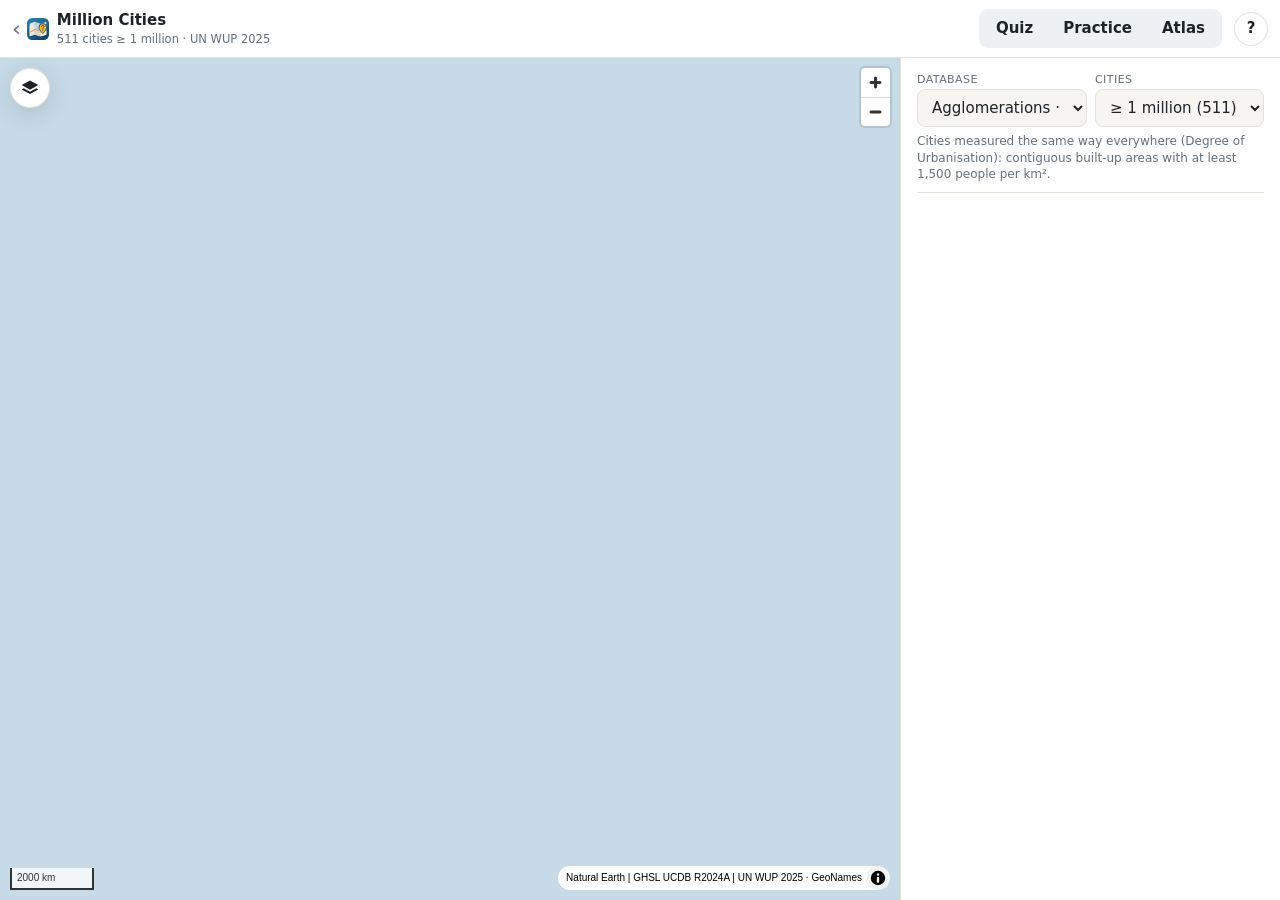
==== commit f7b3d729: "New icon: folded atlas map with a route and a quiz pin Plus a 180 px apple-touch-icon for home-scree" ====
--- a/static/cities.html
+++ b/static/cities.html
@@ -5,6 +5,7 @@
 <meta name="viewport" content="width=device-width, initial-scale=1, viewport-fit=cover">
 <title>Million Cities · Atlas Quiz</title>
 <link rel="icon" href="icon.svg">
+<link rel="apple-touch-icon" href="apple-touch-icon.png">
 <link rel="stylesheet" href="vendor/maplibre-gl.css">
 <link rel="stylesheet" href="app.css">
 </head>
--- a/static/app.css
+++ b/static/app.css
@@ -204,15 +204,21 @@
   .brand small { display: none; }
   .brand b { font-size: 14px; }
   .modes button { padding: 6px 10px; }
-  main { flex-direction: column; }
+  main { --sheet: 46%; }
+  #map { position: absolute; inset: 0; }
+  /* bottom sheet over the map (lib/sheet.js) */
   .panel {
-    width: auto; height: 46%; border-left: 0; border-top: 1px solid var(--line);
-    padding: 6px 16px 20px; border-radius: 14px 14px 0 0; margin-top: -12px; box-shadow: 0 -4px 16px rgba(0,0,0,.1);
-    transition: height .2s;
+    position: absolute; left: 0; right: 0; bottom: 0; width: auto; height: 46%; border-left: 0; border-top: 1px solid var(--line);
+    padding: 0 16px 20px; border-radius: 14px 14px 0 0; box-shadow: 0 -4px 16px rgba(0,0,0,.12);
+    transition: height .25s cubic-bezier(.2, .8, .2, 1); overscroll-behavior: contain; will-change: height;
   }
-  .panel.tall { height: 82%; }
-  .panel.short { height: 150px; }
-  .grip { display: block; width: 44px; height: 5px; border-radius: 3px; background: var(--line); margin: 2px auto 10px; cursor: grab; }
+  .panel.dragging { transition: none; }
+  .grip {
+    display: block; position: sticky; top: 0; z-index: 3; height: 26px; margin: 0 -16px 4px; background: var(--panel);
+    touch-action: none; cursor: grab; border-radius: 14px 14px 0 0;
+  }
+  .grip::before { content: ""; position: absolute; left: 50%; top: 9px; width: 44px; height: 5px; margin-left: -22px; border-radius: 3px; background: var(--line); }
+  .maplibregl-ctrl-bottom-left, .maplibregl-ctrl-bottom-right { bottom: var(--sheet); transition: bottom .25s; }
   .layers-pop { width: min(290px, calc(100vw - 20px)); }
   .score .big { font-size: 28px; }
   .facts { grid-template-columns: repeat(3, 1fr); }
